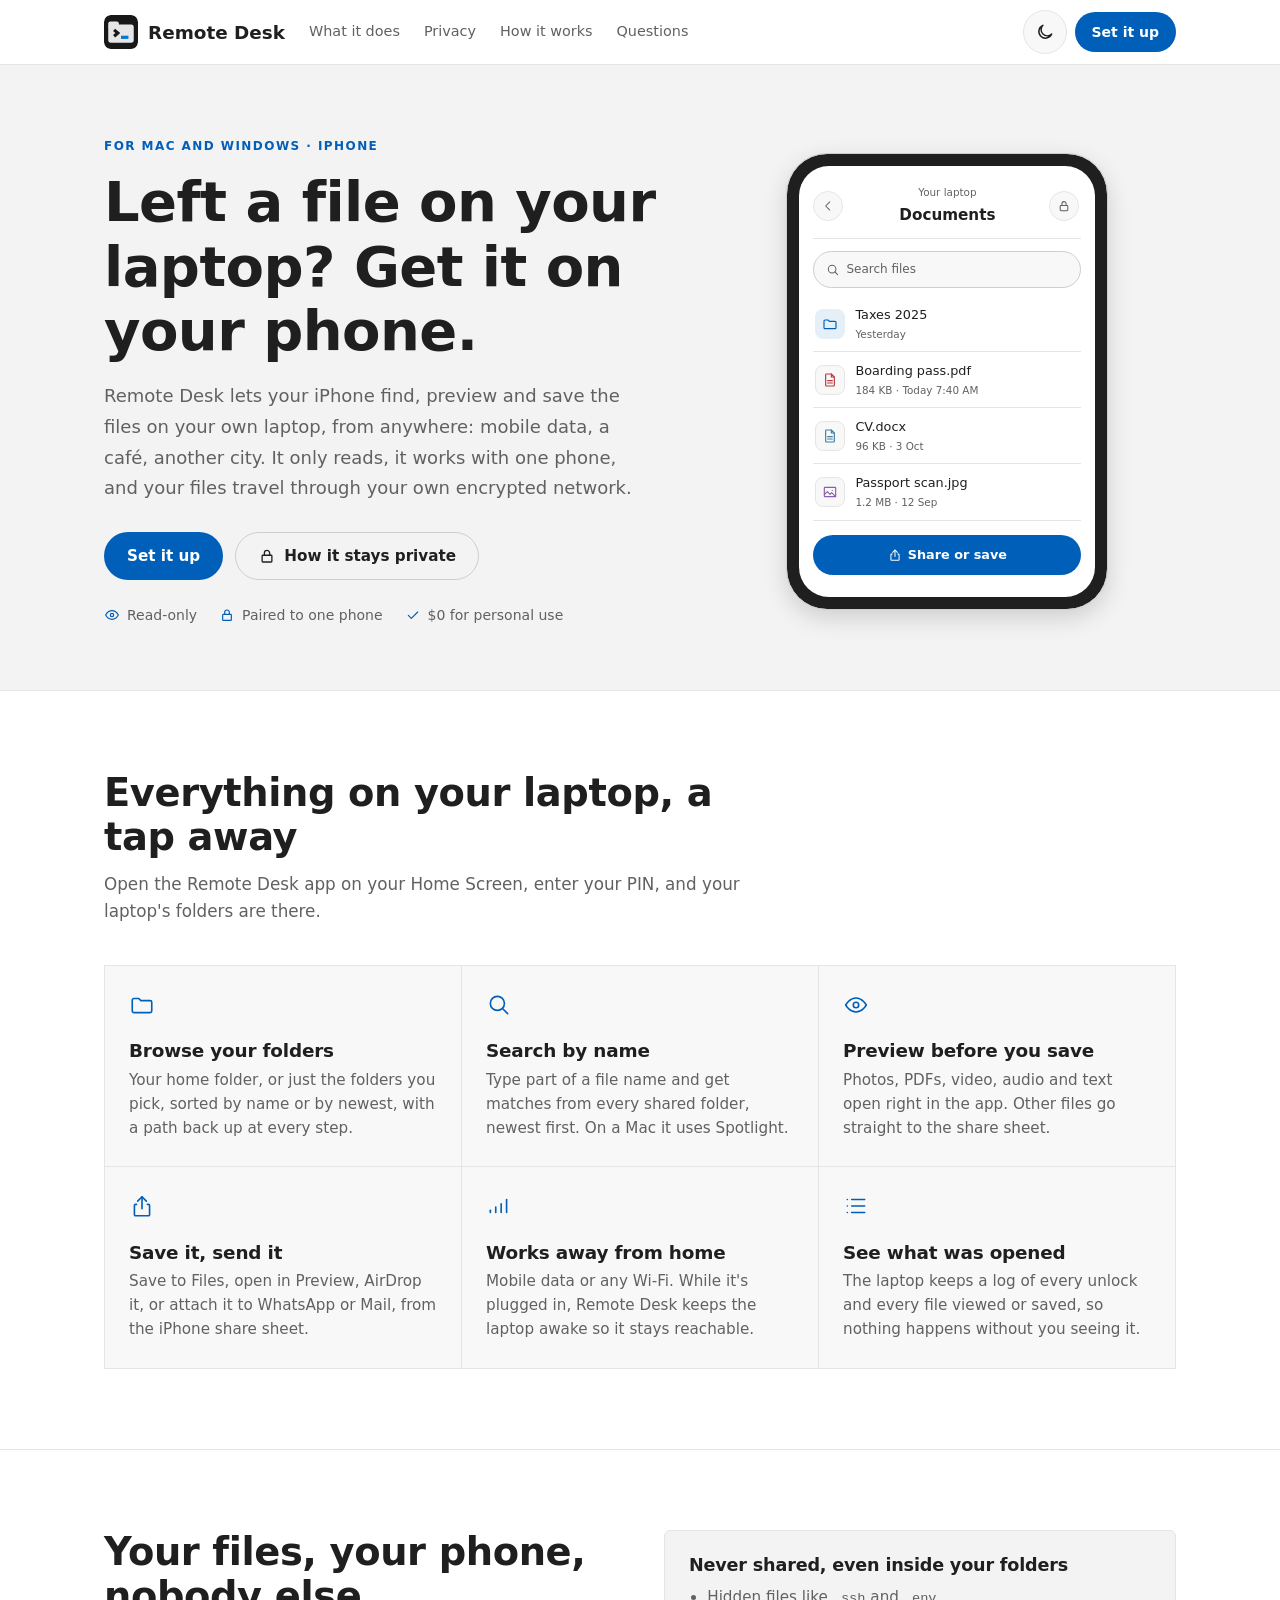
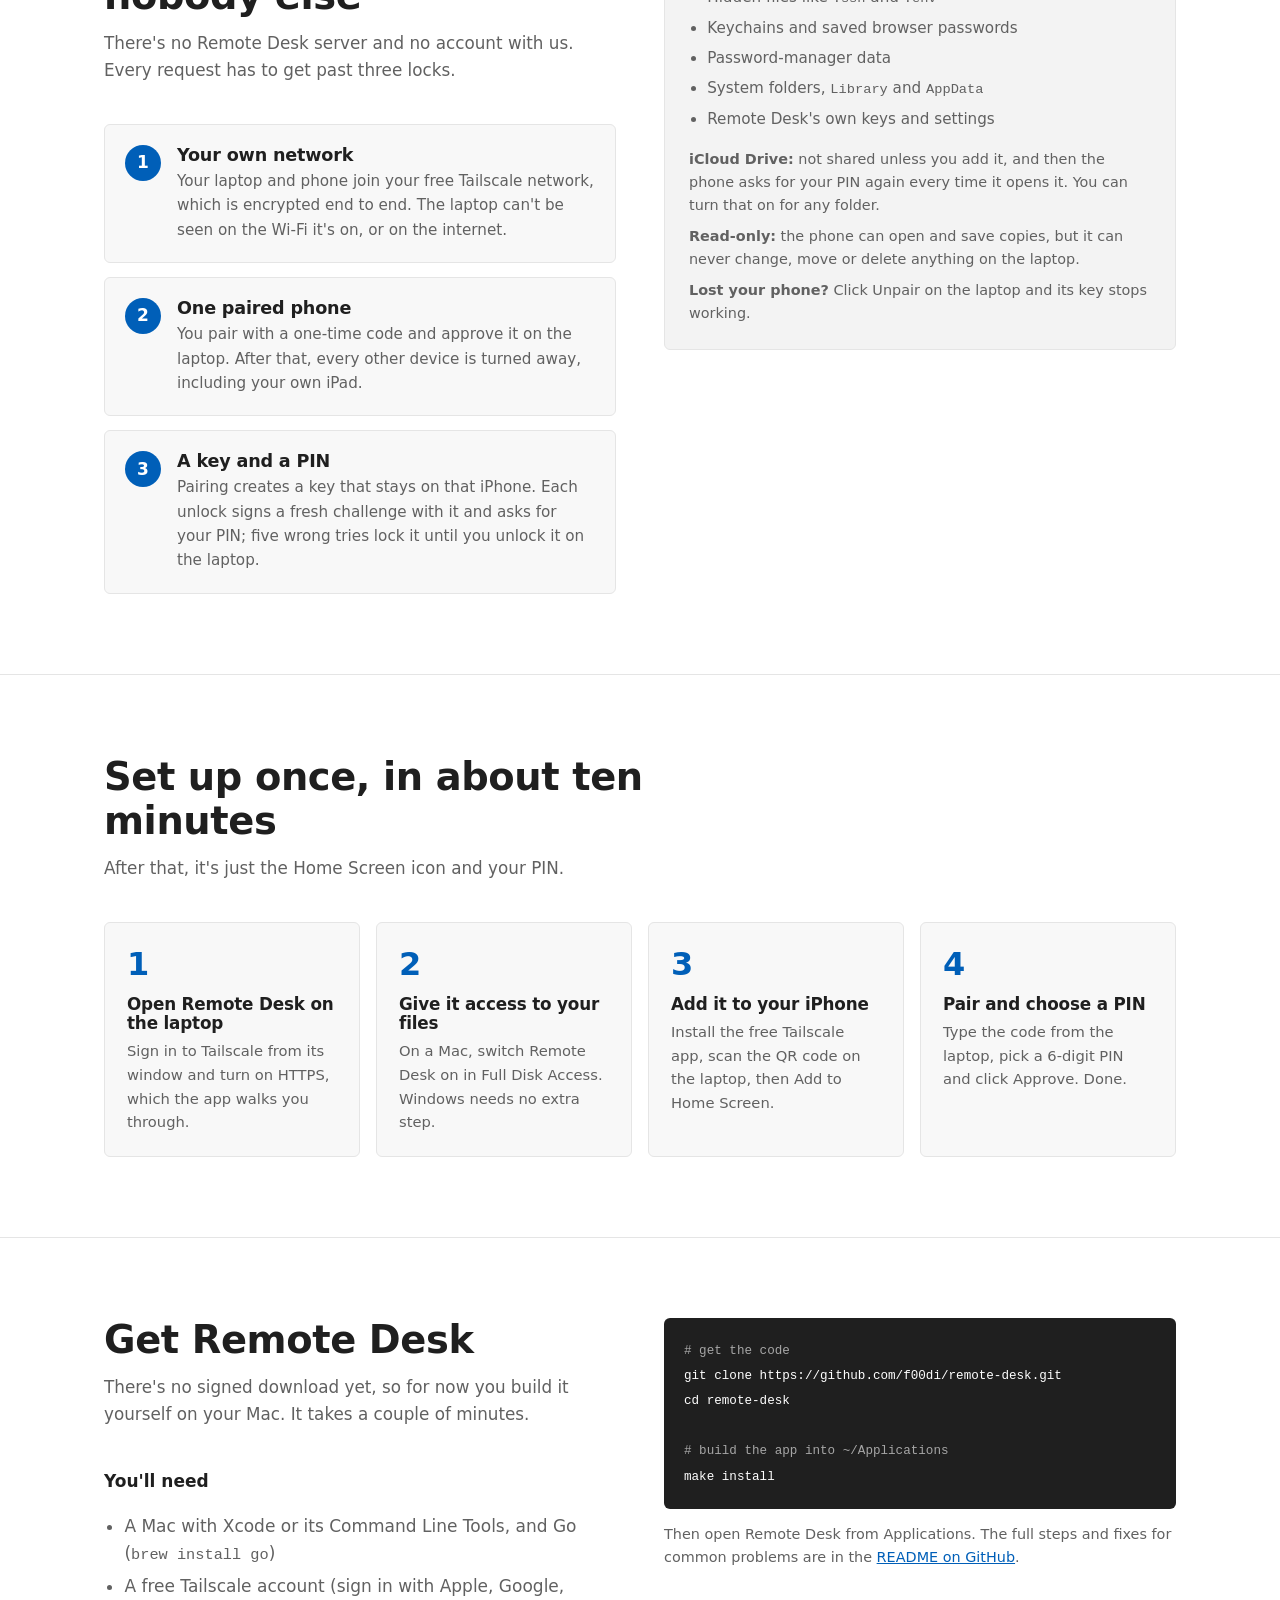
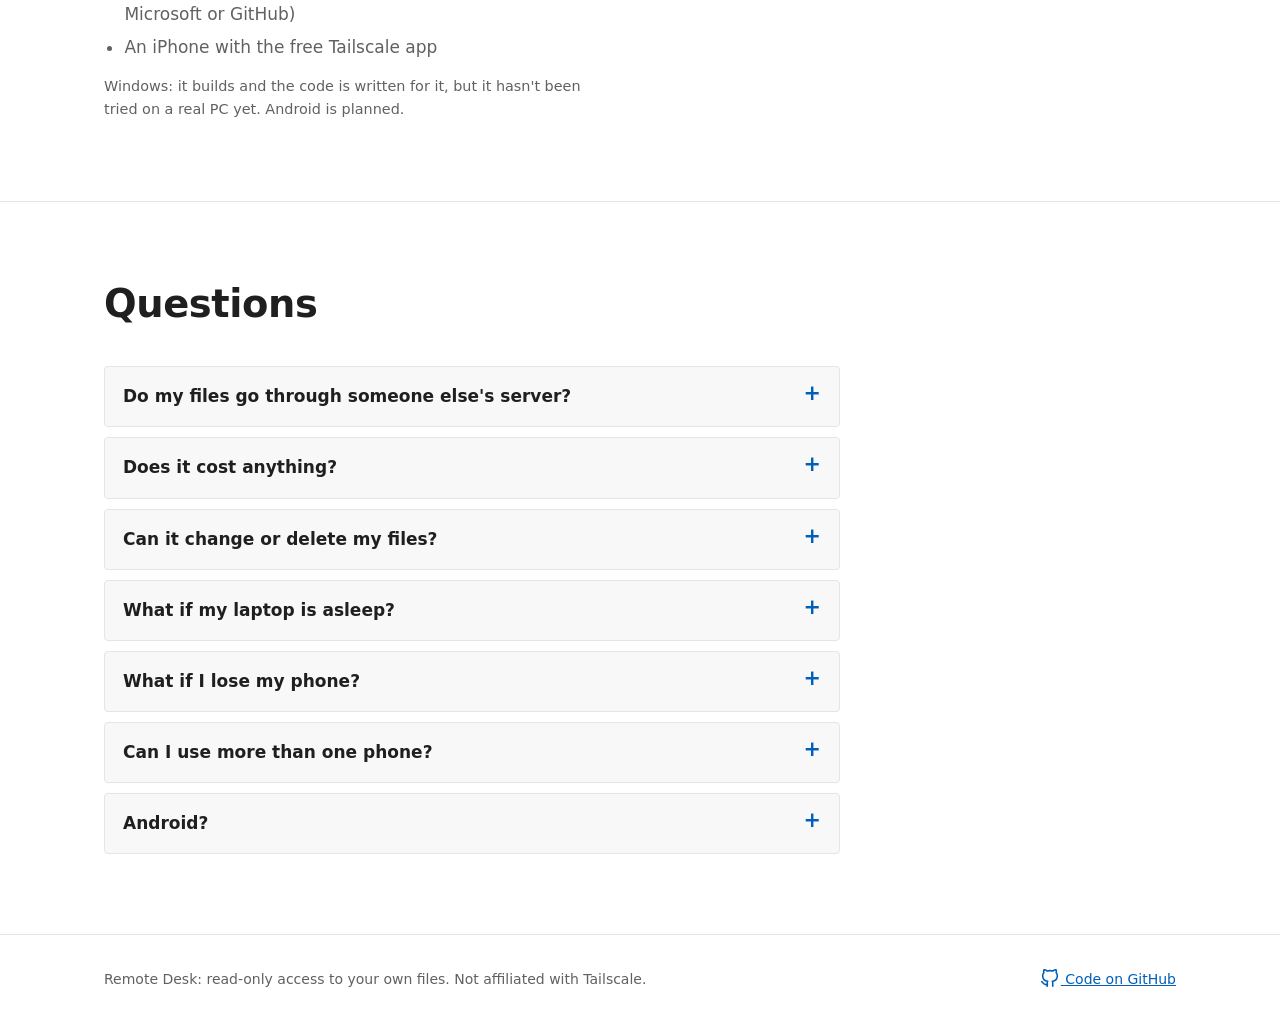
==== site/index.html @ bd554154 "Desktop app, redesign, iCloud PIN folders, Full Disk Access check and site (0.3.0) - Desktop window " ====
<!doctype html>
<html lang="en" dir="ltr">
<head>
  <meta charset="utf-8">
  <meta name="viewport" content="width=device-width, initial-scale=1, viewport-fit=cover">
  <title>Remote Desk: your laptop's files on your iPhone</title>
  <meta name="description" content="Forgot a file on your laptop? Remote Desk lets you find it and save it on your iPhone from anywhere: read-only, one phone, over your own Tailscale network. Free for personal use.">
  <!-- Unlisted for now (also robots.txt): no signed download yet. Remove both to list it. -->
  <meta name="robots" content="noindex, nofollow">
  <meta name="theme-color" content="#f8f8f8" media="(prefers-color-scheme: light)">
  <meta name="theme-color" content="#181818" media="(prefers-color-scheme: dark)">
  <link rel="icon" href="favicon.svg" type="image/svg+xml">
  <link rel="stylesheet" href="theme.css">
  <link rel="stylesheet" href="site.css">
  <!-- The remembered theme, before first paint. -->
  <script>
    (function () {
      try {
        var t = localStorage.getItem("remote-desk-site.theme");
        if (t === "light" || t === "dark") document.documentElement.dataset.theme = t;
      } catch (e) {}
    })();
  </script>
  <script src="site.js" defer></script>
</head>
<body>
  <svg width="0" height="0" style="position:absolute" aria-hidden="true">
    <symbol id="i-folder" viewBox="0 0 24 24"><path d="M3 7.5A1.5 1.5 0 0 1 4.5 6H9l2 2h8.5A1.5 1.5 0 0 1 21 9.5v8a1.5 1.5 0 0 1-1.5 1.5h-15A1.5 1.5 0 0 1 3 17.5z"/></symbol>
    <symbol id="i-file" viewBox="0 0 24 24"><path d="M6.5 3H14l4.5 4.5V20a1 1 0 0 1-1 1h-11a1 1 0 0 1-1-1V4a1 1 0 0 1 1-1z"/><path d="M14 3v4.5h4.5"/><path d="M8.5 13h7"/><path d="M8.5 16.5h7"/></symbol>
    <symbol id="i-image" viewBox="0 0 24 24"><path d="M4.5 5h15a1 1 0 0 1 1 1v12a1 1 0 0 1-1 1h-15a1 1 0 0 1-1-1V6a1 1 0 0 1 1-1z"/><path d="M3.5 16l4.5-4.5 4 4 2.5-2.5 6 6"/><path d="M15.5 9.5h.01"/></symbol>
    <symbol id="i-search" viewBox="0 0 24 24"><path d="M10.5 4a6.5 6.5 0 1 0 0 13 6.5 6.5 0 0 0 0-13z"/><path d="M20 20l-4.8-4.8"/></symbol>
    <symbol id="i-lock" viewBox="0 0 24 24"><path d="M6.5 11h11a1 1 0 0 1 1 1v7a1 1 0 0 1-1 1h-11a1 1 0 0 1-1-1v-7a1 1 0 0 1 1-1z"/><path d="M8.5 11V8a3.5 3.5 0 0 1 7 0v3"/></symbol>
    <symbol id="i-share" viewBox="0 0 24 24"><path d="M12 3.5v11"/><path d="M8 7.5l4-4 4 4"/><path d="M7 10.5H6a1 1 0 0 0-1 1V20a1 1 0 0 0 1 1h12a1 1 0 0 0 1-1v-8.5a1 1 0 0 0-1-1h-1"/></symbol>
    <symbol id="i-signal" viewBox="0 0 24 24"><path d="M4 18v-2"/><path d="M9 18v-5"/><path d="M14 18v-8"/><path d="M19 18V6"/></symbol>
    <symbol id="i-eye" viewBox="0 0 24 24"><path d="M2.5 12S6 5.5 12 5.5 21.5 12 21.5 12 18 18.5 12 18.5 2.5 12 2.5 12z"/><path d="M12 9.5a2.5 2.5 0 1 0 0 5 2.5 2.5 0 0 0 0-5z"/></symbol>
    <symbol id="i-list" viewBox="0 0 24 24"><path d="M8 6h12"/><path d="M8 12h12"/><path d="M8 18h12"/><path d="M4 6h.01"/><path d="M4 12h.01"/><path d="M4 18h.01"/></symbol>
    <symbol id="i-laptop" viewBox="0 0 24 24"><path d="M5.5 6h13a1 1 0 0 1 1 1v8h-15V7a1 1 0 0 1 1-1z"/><path d="M3 18h18"/></symbol>
    <symbol id="i-check" viewBox="0 0 24 24"><path d="M5 12.5l4.5 4.5L19 7.5"/></symbol>
    <symbol id="i-back" viewBox="0 0 24 24"><path d="M15 5l-7 7 7 7"/></symbol>
    <symbol id="i-sun" viewBox="0 0 24 24"><path d="M12 8a4 4 0 1 0 0 8 4 4 0 0 0 0-8z"/><path d="M12 2.5v2"/><path d="M12 19.5v2"/><path d="M4.6 4.6l1.4 1.4"/><path d="M18 18l1.4 1.4"/><path d="M2.5 12h2"/><path d="M19.5 12h2"/><path d="M4.6 19.4L6 18"/><path d="M18 6l1.4-1.4"/></symbol>
    <symbol id="i-moon" viewBox="0 0 24 24"><path d="M20 14.5A8 8 0 1 1 9.5 4a6.5 6.5 0 0 0 10.5 10.5z"/></symbol>
    <symbol id="i-github" viewBox="0 0 24 24"><path d="M9 19c-4.3 1.4-4.3-2.5-6-3m12 5v-3.5c0-1 .1-1.4-.5-2 2.8-.3 5.5-1.4 5.5-6a4.6 4.6 0 0 0-1.3-3.2 4.2 4.2 0 0 0-.1-3.2s-1.1-.3-3.5 1.3a12.3 12.3 0 0 0-6.2 0C6.5 2.8 5.4 3.1 5.4 3.1a4.2 4.2 0 0 0-.1 3.2A4.6 4.6 0 0 0 4 9.5c0 4.6 2.7 5.7 5.5 6-.6.6-.6 1.2-.5 2V21"/></symbol>
  </svg>

  <a class="skip" href="#main">Skip to content</a>

  <header class="site-header">
    <div class="shell">
      <a class="brand" href="#top" aria-label="Remote Desk home">
        <img class="brand-mark" src="favicon.svg" alt="" width="34" height="34">
        Remote Desk
      </a>
      <nav class="site-nav" aria-label="Sections">
        <a href="#features">What it does</a>
        <a href="#security">Privacy</a>
        <a href="#how">How it works</a>
        <a href="#faq">Questions</a>
      </nav>
      <div class="header-tools">
        <button class="icon-btn" type="button" id="theme-toggle" aria-label="Switch to dark theme">
          <svg class="icon theme-light-icon"><use href="#i-moon"/></svg>
          <svg class="icon theme-dark-icon"><use href="#i-sun"/></svg>
        </button>
        <a class="btn btn-primary btn-sm" href="#get">Set it up</a>
      </div>
    </div>
  </header>

  <main id="main">
    <section class="hero" id="top">
      <div class="shell">
        <div>
          <p class="eyebrow">For Mac and Windows · iPhone</p>
          <h1>Left a file on your laptop? Get it on your phone.</h1>
          <p class="lead">Remote Desk lets your iPhone find, preview and save the files on your own laptop, from anywhere: mobile data, a café, another city. It only reads, it works with one phone, and your files travel through your own encrypted network.</p>
          <div class="actions">
            <a class="btn btn-primary" href="#get">Set it up</a>
            <a class="btn btn-quiet" href="#security"><svg class="icon"><use href="#i-lock"/></svg>How it stays private</a>
          </div>
          <ul class="proof">
            <li><svg class="icon"><use href="#i-eye"/></svg>Read-only</li>
            <li><svg class="icon"><use href="#i-lock"/></svg>Paired to one phone</li>
            <li><svg class="icon"><use href="#i-check"/></svg>$0 for personal use</li>
          </ul>
        </div>

        <figure class="phone" aria-label="Remote Desk on an iPhone, showing the Documents folder">
          <div class="phone-screen" aria-hidden="true">
            <div class="phone-bar">
              <span class="phone-dot"><svg class="icon"><use href="#i-back"/></svg></span>
              <span><small>Your laptop</small><b>Documents</b></span>
              <span class="phone-dot"><svg class="icon"><use href="#i-lock"/></svg></span>
            </div>
            <div class="phone-search"><svg class="icon"><use href="#i-search"/></svg>Search files</div>
            <ul class="phone-list">
              <li><span class="kind kind-folder"><svg class="icon"><use href="#i-folder"/></svg></span><span><b>Taxes 2025</b><small>Yesterday</small></span></li>
              <li><span class="kind kind-pdf"><svg class="icon"><use href="#i-file"/></svg></span><span><b>Boarding pass.pdf</b><small>184 KB · Today 7:40 AM</small></span></li>
              <li><span class="kind kind-doc"><svg class="icon"><use href="#i-file"/></svg></span><span><b>CV.docx</b><small>96 KB · 3 Oct</small></span></li>
              <li><span class="kind kind-image"><svg class="icon"><use href="#i-image"/></svg></span><span><b>Passport scan.jpg</b><small>1.2 MB · 12 Sep</small></span></li>
            </ul>
            <div class="phone-share"><svg class="icon"><use href="#i-share"/></svg>Share or save</div>
          </div>
        </figure>
      </div>
    </section>

    <section class="section" id="features" aria-labelledby="features-title">
      <div class="shell">
        <div class="section-head">
          <h2 id="features-title">Everything on your laptop, a tap away</h2>
          <p>Open the Remote Desk app on your Home Screen, enter your PIN, and your laptop's folders are there.</p>
        </div>
        <ul class="features">
          <li><svg class="icon"><use href="#i-folder"/></svg><h3>Browse your folders</h3><p>Your home folder, or just the folders you pick, sorted by name or by newest, with a path back up at every step.</p></li>
          <li><svg class="icon"><use href="#i-search"/></svg><h3>Search by name</h3><p>Type part of a file name and get matches from every shared folder, newest first. On a Mac it uses Spotlight.</p></li>
          <li><svg class="icon"><use href="#i-eye"/></svg><h3>Preview before you save</h3><p>Photos, PDFs, video, audio and text open right in the app. Other files go straight to the share sheet.</p></li>
          <li><svg class="icon"><use href="#i-share"/></svg><h3>Save it, send it</h3><p>Save to Files, open in Preview, AirDrop it, or attach it to WhatsApp or Mail, from the iPhone share sheet.</p></li>
          <li><svg class="icon"><use href="#i-signal"/></svg><h3>Works away from home</h3><p>Mobile data or any Wi-Fi. While it's plugged in, Remote Desk keeps the laptop awake so it stays reachable.</p></li>
          <li><svg class="icon"><use href="#i-list"/></svg><h3>See what was opened</h3><p>The laptop keeps a log of every unlock and every file viewed or saved, so nothing happens without you seeing it.</p></li>
        </ul>
      </div>
    </section>

    <section class="section security" id="security" aria-labelledby="security-title">
      <div class="shell">
        <div>
          <div class="section-head">
            <h2 id="security-title">Your files, your phone, nobody else</h2>
            <p>There's no Remote Desk server and no account with us. Every request has to get past three locks.</p>
          </div>
          <ol class="locks">
            <li><h3>Your own network</h3><p>Your laptop and phone join your free Tailscale network, which is encrypted end to end. The laptop can't be seen on the Wi-Fi it's on, or on the internet.</p></li>
            <li><h3>One paired phone</h3><p>You pair with a one-time code and approve it on the laptop. After that, every other device is turned away, including your own iPad.</p></li>
            <li><h3>A key and a PIN</h3><p>Pairing creates a key that stays on that iPhone. Each unlock signs a fresh challenge with it and asks for your PIN; five wrong tries lock it until you unlock it on the laptop.</p></li>
          </ol>
        </div>
        <aside class="never" aria-labelledby="never-title">
          <h3 id="never-title">Never shared, even inside your folders</h3>
          <ul>
            <li>Hidden files like <code>.ssh</code> and <code>.env</code></li>
            <li>Keychains and saved browser passwords</li>
            <li>Password-manager data</li>
            <li>System folders, <code>Library</code> and <code>AppData</code></li>
            <li>Remote Desk's own keys and settings</li>
          </ul>
          <p><strong>iCloud Drive:</strong> not shared unless you add it, and then the phone asks for your PIN again every time it opens it. You can turn that on for any folder.</p>
          <p><strong>Read-only:</strong> the phone can open and save copies, but it can never change, move or delete anything on the laptop.</p>
          <p><strong>Lost your phone?</strong> Click Unpair on the laptop and its key stops working.</p>
        </aside>
      </div>
    </section>

    <section class="section" id="how" aria-labelledby="how-title">
      <div class="shell">
        <div class="section-head">
          <h2 id="how-title">Set up once, in about ten minutes</h2>
          <p>After that, it's just the Home Screen icon and your PIN.</p>
        </div>
        <ol class="steps">
          <li><h3>Open Remote Desk on the laptop</h3><p>Sign in to Tailscale from its window and turn on HTTPS, which the app walks you through.</p></li>
          <li><h3>Give it access to your files</h3><p>On a Mac, switch Remote Desk on in Full Disk Access. Windows needs no extra step.</p></li>
          <li><h3>Add it to your iPhone</h3><p>Install the free Tailscale app, scan the QR code on the laptop, then Add to Home Screen.</p></li>
          <li><h3>Pair and choose a PIN</h3><p>Type the code from the laptop, pick a 6-digit PIN and click Approve. Done.</p></li>
        </ol>
      </div>
    </section>

    <section class="section get" id="get" aria-labelledby="get-title">
      <div class="shell">
        <div>
          <div class="section-head">
            <h2 id="get-title">Get Remote Desk</h2>
            <p>There's no signed download yet, so for now you build it yourself on your Mac. It takes a couple of minutes.</p>
          </div>
          <p><strong>You'll need</strong></p>
          <ul class="needs">
            <li>A Mac with Xcode or its Command Line Tools, and Go (<code>brew install go</code>)</li>
            <li>A free Tailscale account (sign in with Apple, Google, Microsoft or GitHub)</li>
            <li>An iPhone with the free Tailscale app</li>
          </ul>
          <p class="note">Windows: it builds and the code is written for it, but it hasn't been tried on a real PC yet. Android is planned.</p>
        </div>
        <div>
          <pre class="code" aria-label="Commands to build and install Remote Desk"><code><span class="c"># get the code</span>
git clone https://github.com/f00di/remote-desk.git
cd remote-desk

<span class="c"># build the app into ~/Applications</span>
make install</code></pre>
          <p class="note">Then open Remote Desk from Applications. The full steps and fixes for common problems are in the <a href="https://github.com/f00di/remote-desk#readme">README on GitHub</a>.</p>
        </div>
      </div>
    </section>

    <section class="section" id="faq" aria-labelledby="faq-title">
      <div class="shell">
        <div class="section-head"><h2 id="faq-title">Questions</h2></div>
        <div class="faq">
          <details><summary>Do my files go through someone else's server?</summary><p>No. They go from your laptop to your phone over your Tailscale network, encrypted end to end. If a direct connection isn't possible, Tailscale relays the encrypted traffic, but it can't read it. There's no Remote Desk server at all.</p></details>
          <details><summary>Does it cost anything?</summary><p>No, for personal use. Remote Desk is free, Tailscale's personal plan is free, and the phone side is a Home Screen web app, so there's no App Store fee.</p></details>
          <details><summary>Can it change or delete my files?</summary><p>No. The phone can only list, preview and save copies. Nothing on the laptop can be changed, moved or deleted from the phone.</p></details>
          <details><summary>What if my laptop is asleep?</summary><p>Then your phone can't reach it. Remote Desk keeps the laptop awake while it's plugged in, but a MacBook still sleeps when you close the lid. On Windows you can set closing the lid to do nothing when it's plugged in.</p></details>
          <details><summary>What if I lose my phone?</summary><p>Click Unpair on the laptop, and remove the phone from your Tailscale account. Someone holding the phone would also need your PIN, and five wrong tries lock it.</p></details>
          <details><summary>Can I use more than one phone?</summary><p>Not at the same time. That's on purpose: one laptop works with exactly one phone. To switch, unpair the old one on the laptop and pair the new one.</p></details>
          <details><summary>Android?</summary><p>Not yet. The phone side is a web app, so Android should mostly work already, but it hasn't been tested.</p></details>
        </div>
      </div>
    </section>
  </main>

  <footer class="site-footer">
    <div class="shell">
      <p>Remote Desk: read-only access to your own files. Not affiliated with Tailscale.</p>
      <a href="https://github.com/f00di/remote-desk"><svg class="icon" style="vertical-align:-5px"><use href="#i-github"/></svg> Code on GitHub</a>
    </div>
  </footer>
</body>
</html>
---- site/theme.css ----
/* Remote Desk site theme. Every colour, font, radius and shadow the site uses
   is defined here and nowhere else, so a new theme replaces only this file.
   Colours follow the app's design (Claude Design handoff, web/shared/tokens.css):
   Light Modern by default, Dark Modern when the system is dark, unless the
   visitor picks one (html[data-theme]). */
:root {
  --bg: #ffffff;
  --surface: #f8f8f8;
  --surface-2: #f3f3f3;
  --ink: #1f1f1f;
  --muted: #616161;
  --line: #e5e5e5;
  --line-strong: #cecece;
  --accent: #005fb8;
  --accent-ink: #ffffff;
  --accent-soft: rgba(0, 95, 184, 0.1);
  --warn: #bf8803;
  --k-image: #8a5eb0;
  --k-pdf: #b8383d;
  --k-doc: #3f7fa0;
  --k-folder: #b08429;
  --k-video: #d23a6e;
  --ok: #2ea043;
  --chrome: #f8f8f8; /* the app's top bar and status bar, in the hero phone */
  --device: #1f1f1f; /* the phone frame in the hero */

  --font-sans: -apple-system, BlinkMacSystemFont, "SF Pro Text", "Segoe UI Variable Text", "Segoe UI", system-ui, sans-serif;
  --font-display: -apple-system, BlinkMacSystemFont, "SF Pro Display", "Segoe UI Variable Display", "Segoe UI", system-ui, sans-serif;
  --font-mono: ui-monospace, "SF Mono", SFMono-Regular, Menlo, Consolas, "Cascadia Mono", monospace;

  --radius: 6px;
  --radius-sm: 4px;
  --shadow: 0 8px 24px rgba(0, 0, 0, 0.16);
  color-scheme: light;
}

:root[data-theme="dark"] {
  --bg: #1f1f1f;
  --surface: #222222;
  --surface-2: #181818;
  --ink: #cccccc;
  --muted: #9d9d9d;
  --line: #2b2b2b;
  --line-strong: #3c3c3c;
  --accent: #0078d4;
  --accent-ink: #ffffff;
  --accent-soft: rgba(0, 120, 212, 0.16);
  --warn: #cca700;
  --k-image: #a074c4;
  --k-pdf: #e05a5f;
  --k-doc: #519aba;
  --k-folder: #dcb67a;
  --k-video: #f55385;
  --ok: #2ea043;
  --chrome: #181818;
  --device: #111111;
  --shadow: 0 8px 24px rgba(0, 0, 0, 0.5);
  color-scheme: dark;
}

@media (prefers-color-scheme: dark) {
  :root:not([data-theme="light"]) {
    --bg: #1f1f1f;
    --surface: #222222;
    --surface-2: #181818;
    --ink: #cccccc;
    --muted: #9d9d9d;
    --line: #2b2b2b;
    --line-strong: #3c3c3c;
    --accent: #0078d4;
    --accent-ink: #ffffff;
    --accent-soft: rgba(0, 120, 212, 0.16);
    --warn: #cca700;
    --k-image: #a074c4;
    --k-pdf: #e05a5f;
    --k-doc: #519aba;
    --k-folder: #dcb67a;
    --k-video: #f55385;
    --ok: #2ea043;
    --chrome: #181818;
    --device: #111111;
    --shadow: 0 8px 24px rgba(0, 0, 0, 0.5);
    color-scheme: dark;
  }
}
---- site/site.css ----
/* Remote Desk site layout. Uses only the tokens in theme.css. Logical
   properties throughout, so a right-to-left language can be added later. */
*, *::before, *::after { box-sizing: border-box; }
html { -webkit-text-size-adjust: 100%; scroll-behavior: smooth; scroll-padding-top: 80px; }
body { margin: 0; background: var(--bg); color: var(--ink); font: 17px/1.6 var(--font-sans); -webkit-font-smoothing: antialiased; }
h1, h2, h3 { font-family: var(--font-display); font-weight: 600; letter-spacing: -0.01em; line-height: 1.15; margin: 0; }
p { margin: 0; }
a { color: var(--accent); }
code, pre { font-family: var(--font-mono); font-size: 0.9em; }
:focus-visible { outline: 3px solid var(--accent); outline-offset: 3px; border-radius: 6px; }
.icon { width: 22px; height: 22px; fill: none; stroke: currentColor; stroke-width: 1.75; stroke-linecap: round; stroke-linejoin: round; flex: none; }
.muted { color: var(--muted); }

.skip { position: absolute; inset-inline-start: -999px; top: 8px; z-index: 50; padding: 10px 14px; border-radius: var(--radius-sm); background: var(--surface); }
.skip:focus { inset-inline-start: 8px; }

.shell { max-width: 1120px; margin-inline: auto; padding-inline: 24px; }

/* Header */
.site-header { position: sticky; top: 0; z-index: 20; background: var(--bg); border-bottom: 1px solid var(--line); }
.site-header .shell { display: flex; align-items: center; gap: 24px; height: 64px; }
.brand { display: inline-flex; align-items: center; gap: 10px; color: var(--ink); text-decoration: none; font: 600 1.15rem var(--font-display); }
.brand-mark { display: block; width: 34px; height: 34px; border-radius: 7px; }
.site-nav { display: flex; gap: 24px; font-size: 0.9rem; font-weight: 500; }
.site-nav a { color: var(--muted); text-decoration: none; }
.site-nav a:hover { color: var(--accent); }
.header-tools { display: flex; align-items: center; gap: 8px; margin-inline-start: auto; }
.icon-btn { display: grid; place-items: center; width: 44px; height: 44px; border-radius: 50%; border: 1px solid var(--line); background: var(--surface); color: var(--ink); cursor: pointer; }
.icon-btn .icon { width: 20px; height: 20px; }
.theme-dark-icon { display: none; }
:root[data-theme="dark"] .theme-dark-icon { display: block; }
:root[data-theme="dark"] .theme-light-icon { display: none; }

/* Buttons */
.btn { display: inline-flex; align-items: center; justify-content: center; gap: 8px; min-height: 48px; padding: 0 22px; border-radius: 999px; font: 600 0.95rem var(--font-sans); text-decoration: none; border: 1px solid transparent; cursor: pointer; transition: transform 0.15s ease, opacity 0.15s ease; }
.btn:active { transform: scale(0.98); }
.btn-primary { background: var(--accent); color: var(--accent-ink); }
.btn-quiet { background: transparent; color: var(--ink); border-color: var(--line-strong); }
.btn-sm { min-height: 40px; padding: 0 16px; font-size: 0.875rem; }
.btn .icon { width: 18px; height: 18px; }

/* Hero */
.hero { border-bottom: 1px solid var(--line); background: var(--surface-2); }
.hero .shell { display: grid; grid-template-columns: minmax(0, 1.1fr) minmax(0, 0.9fr); gap: 56px; align-items: center; padding-block: 72px 64px; }
.eyebrow { margin: 0 0 14px; font-size: 0.75rem; font-weight: 700; letter-spacing: 0.12em; text-transform: uppercase; color: var(--accent); }
.hero h1 { font-size: clamp(2.2rem, 5vw, 3.5rem); max-width: 16ch; margin-bottom: 18px; }
.lead { max-width: 34rem; font-size: 1.125rem; line-height: 1.7; color: var(--muted); }
.actions { display: flex; flex-wrap: wrap; gap: 12px; margin: 28px 0 24px; }
.proof { display: flex; flex-wrap: wrap; gap: 10px 22px; margin: 0; padding: 0; list-style: none; font-size: 0.875rem; color: var(--muted); }
.proof li { display: inline-flex; align-items: center; gap: 7px; }
.proof .icon { width: 16px; height: 16px; color: var(--accent); }

/* Phone mockup: the real app's layout, drawn in HTML. */
.phone { justify-self: center; width: min(100%, 320px); margin: 0; padding: 12px; border-radius: 40px; background: var(--device); box-shadow: var(--shadow); outline: 1px solid var(--line-strong); }
.phone-screen { border-radius: 30px; overflow: hidden; background: var(--bg); padding: 18px 14px 22px; }
.phone-bar { display: grid; grid-template-columns: 32px 1fr 32px; align-items: center; gap: 6px; padding-bottom: 10px; border-bottom: 1px solid var(--line); text-align: center; }
.phone-bar small { display: block; font-size: 0.65rem; color: var(--muted); }
.phone-bar b { font: 600 0.95rem var(--font-display); }
.phone-dot { width: 30px; height: 30px; border-radius: 50%; border: 1px solid var(--line); background: var(--surface); display: grid; place-items: center; color: var(--muted); }
.phone-dot .icon { width: 14px; height: 14px; }
.phone-search { display: flex; align-items: center; gap: 6px; margin: 12px 0 8px; padding: 8px 12px; border-radius: 999px; border: 1px solid var(--line-strong); background: var(--surface); font-size: 0.75rem; color: var(--muted); }
.phone-search .icon { width: 14px; height: 14px; }
.phone-list { list-style: none; margin: 0; padding: 0; }
.phone-list li { display: flex; align-items: center; gap: 10px; padding: 9px 2px; border-bottom: 1px solid var(--line); font-size: 0.8rem; }
.phone-list b { display: block; font-weight: 500; }
.phone-list small { display: block; font-size: 0.65rem; color: var(--muted); }
.kind { display: grid; place-items: center; width: 30px; height: 30px; border-radius: 8px; border: 1px solid var(--line); background: var(--surface); color: var(--muted); flex: none; }
.kind .icon { width: 16px; height: 16px; }
.kind-folder { background: var(--accent-soft); border-color: transparent; color: var(--accent); }
.kind-pdf { color: var(--k-pdf); }
.kind-image { color: var(--k-image); }
.kind-doc { color: var(--k-doc); }
.phone-share { display: flex; align-items: center; justify-content: center; gap: 6px; margin-top: 14px; padding: 10px; border-radius: 999px; background: var(--accent); color: var(--accent-ink); font-size: 0.8rem; font-weight: 600; }
.phone-share .icon { width: 14px; height: 14px; }

/* Sections */
.section { padding-block: 80px; border-bottom: 1px solid var(--line); }
.section-head { max-width: 40rem; margin-bottom: 40px; }
.section-head h2 { font-size: clamp(1.75rem, 3.5vw, 2.4rem); margin-bottom: 12px; }
.section-head p { color: var(--muted); font-size: 1.05rem; }

.features { display: grid; grid-template-columns: repeat(3, minmax(0, 1fr)); gap: 0; margin: 0; padding: 0; list-style: none; border-top: 1px solid var(--line); border-inline-start: 1px solid var(--line); }
.features li { padding: 26px 24px; border-bottom: 1px solid var(--line); border-inline-end: 1px solid var(--line); background: var(--surface); }
.features .icon { width: 26px; height: 26px; color: var(--accent); margin-bottom: 14px; stroke-width: 1.5; }
.features h3 { font-size: 1.15rem; margin-bottom: 6px; }
.features p { color: var(--muted); font-size: 0.95rem; }

.security .shell { display: grid; grid-template-columns: minmax(0, 1fr) minmax(0, 1fr); gap: 48px; align-items: start; }
.locks { counter-reset: lock; display: grid; gap: 14px; margin: 0; padding: 0; list-style: none; }
.locks li { counter-increment: lock; position: relative; padding: 20px 20px 20px 72px; border: 1px solid var(--line); border-radius: var(--radius); background: var(--surface); }
.locks li::before { content: counter(lock); position: absolute; inset-inline-start: 20px; top: 20px; width: 36px; height: 36px; border-radius: 50%; display: grid; place-items: center; background: var(--accent); color: var(--accent-ink); font-weight: 700; }
.locks h3 { font-size: 1.1rem; margin-bottom: 4px; }
.locks p { color: var(--muted); font-size: 0.95rem; }
.never { padding: 24px; border: 1px solid var(--line); border-radius: var(--radius); background: var(--surface-2); }
.never h3 { font-size: 1.1rem; margin-bottom: 10px; }
.never ul { margin: 0 0 16px; padding-inline-start: 1.2em; color: var(--muted); display: grid; gap: 6px; font-size: 0.95rem; }
.never p { font-size: 0.9rem; color: var(--muted); }
.never p + p { margin-top: 8px; }

.steps { counter-reset: step; display: grid; grid-template-columns: repeat(4, minmax(0, 1fr)); gap: 16px; margin: 0; padding: 0; list-style: none; }
.steps li { counter-increment: step; padding: 22px; border: 1px solid var(--line); border-radius: var(--radius); background: var(--surface); }
.steps li::before { content: counter(step); display: block; margin-bottom: 12px; font: 600 2rem var(--font-display); color: var(--accent); }
.steps h3 { font-size: 1.05rem; margin-bottom: 6px; }
.steps p { color: var(--muted); font-size: 0.92rem; }

.get .shell { display: grid; grid-template-columns: minmax(0, 1fr) minmax(0, 1fr); gap: 48px; align-items: start; }
.needs { margin: 18px 0 0; padding-inline-start: 1.2em; display: grid; gap: 6px; color: var(--muted); }
.code { margin: 0; padding: 20px; border-radius: var(--radius); background: var(--ink); color: var(--bg); overflow-x: auto; font-size: 0.875rem; line-height: 1.8; }
.code .c { opacity: 0.6; }
.note { margin-top: 14px; font-size: 0.9rem; color: var(--muted); }

.faq { display: grid; gap: 10px; max-width: 46rem; }
.faq details { border: 1px solid var(--line); border-radius: var(--radius-sm); background: var(--surface); }
.faq summary { cursor: pointer; padding: 16px 18px; font-weight: 600; list-style: none; display: flex; justify-content: space-between; gap: 12px; }
.faq summary::-webkit-details-marker { display: none; }
.faq summary::after { content: "+"; color: var(--accent); font-size: 1.3rem; line-height: 1; }
.faq details[open] summary::after { content: "–"; }
.faq details p { padding: 0 18px 16px; color: var(--muted); }

.site-footer { padding-block: 32px; font-size: 0.875rem; color: var(--muted); }
.site-footer .shell { display: flex; flex-wrap: wrap; gap: 8px 24px; justify-content: space-between; align-items: center; }

@media (max-width: 960px) {
  .hero .shell, .security .shell, .get .shell { grid-template-columns: minmax(0, 1fr); gap: 40px; }
  .features { grid-template-columns: repeat(2, minmax(0, 1fr)); }
  .steps { grid-template-columns: repeat(2, minmax(0, 1fr)); }
}
@media (max-width: 720px) {
  .site-nav { display: none; }
  .shell { padding-inline: 16px; }
  .hero .shell { padding-block: 48px; }
  .section { padding-block: 56px; }
  .features, .steps { grid-template-columns: 1fr; }
  .locks li { padding-inline-start: 68px; }
}
@media (prefers-reduced-motion: reduce) {
  html { scroll-behavior: auto; }
  *, *::before, *::after { transition: none !important; animation: none !important; }
}
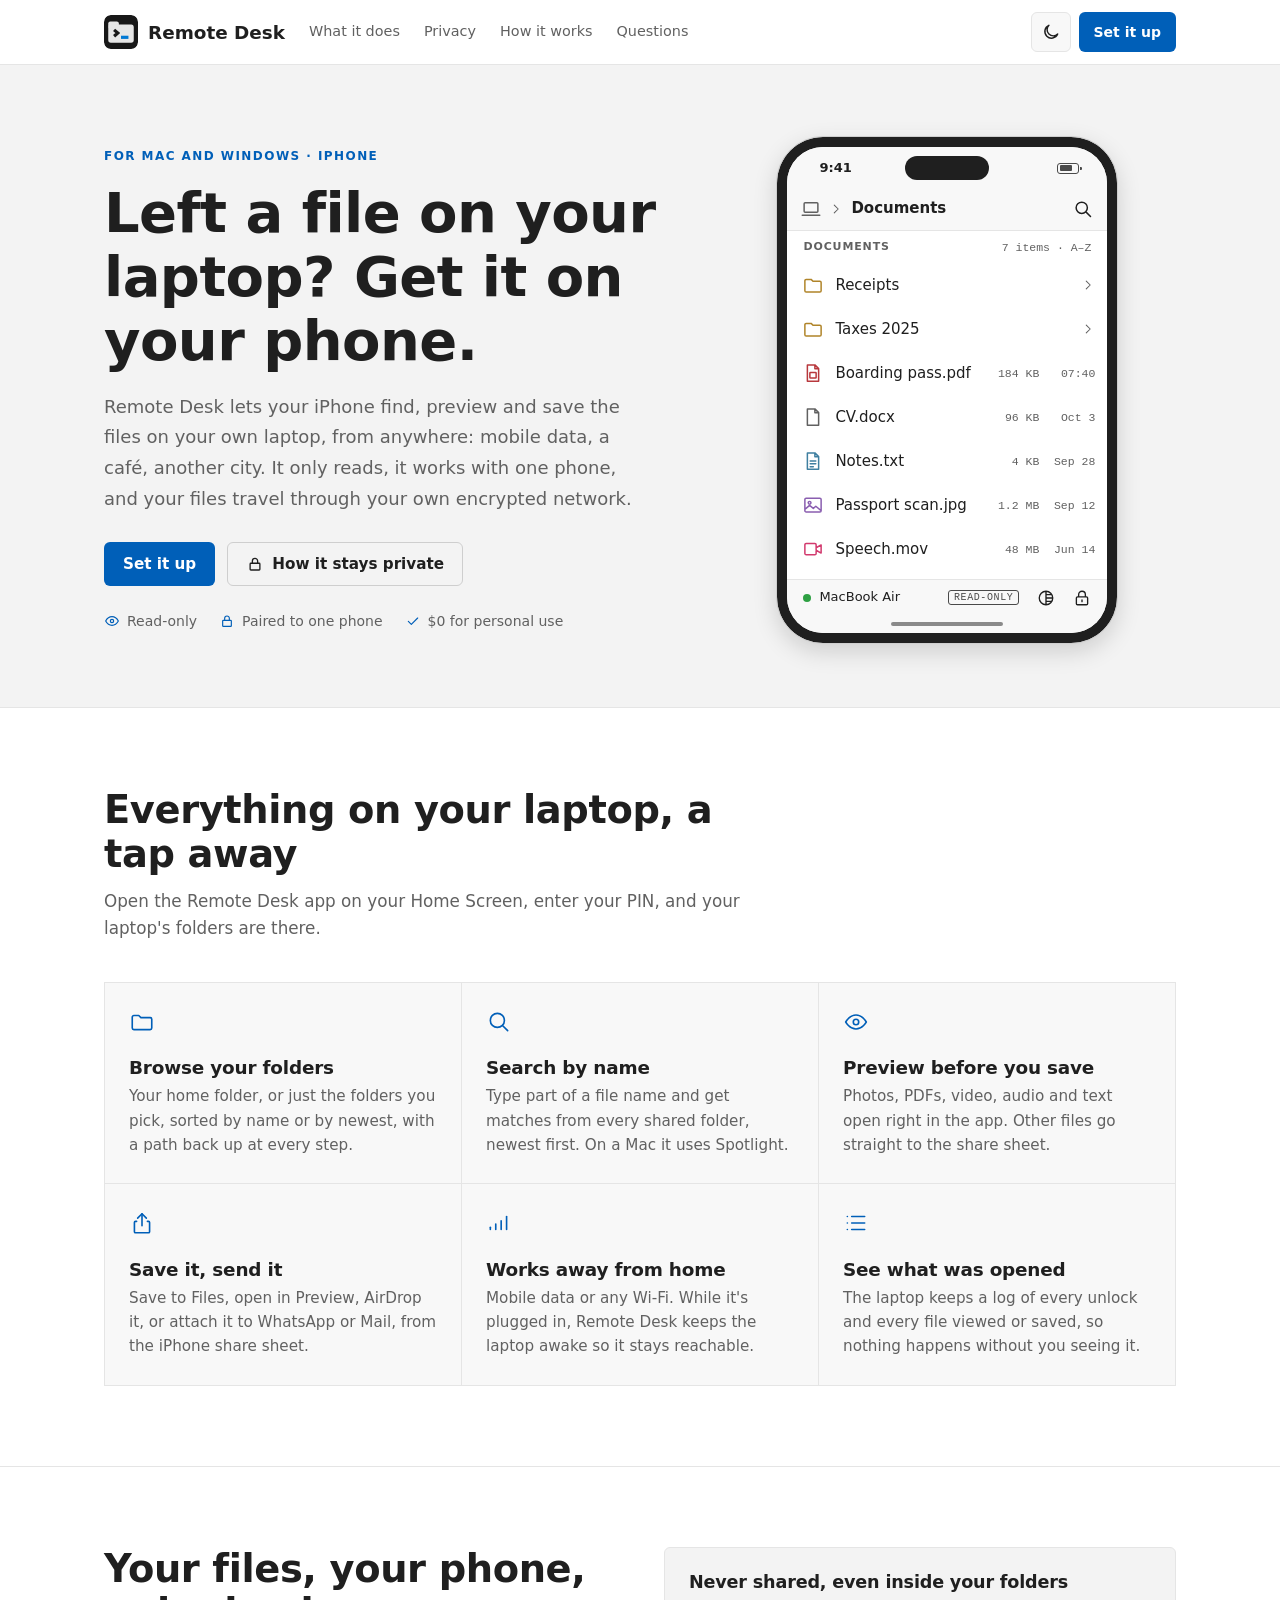
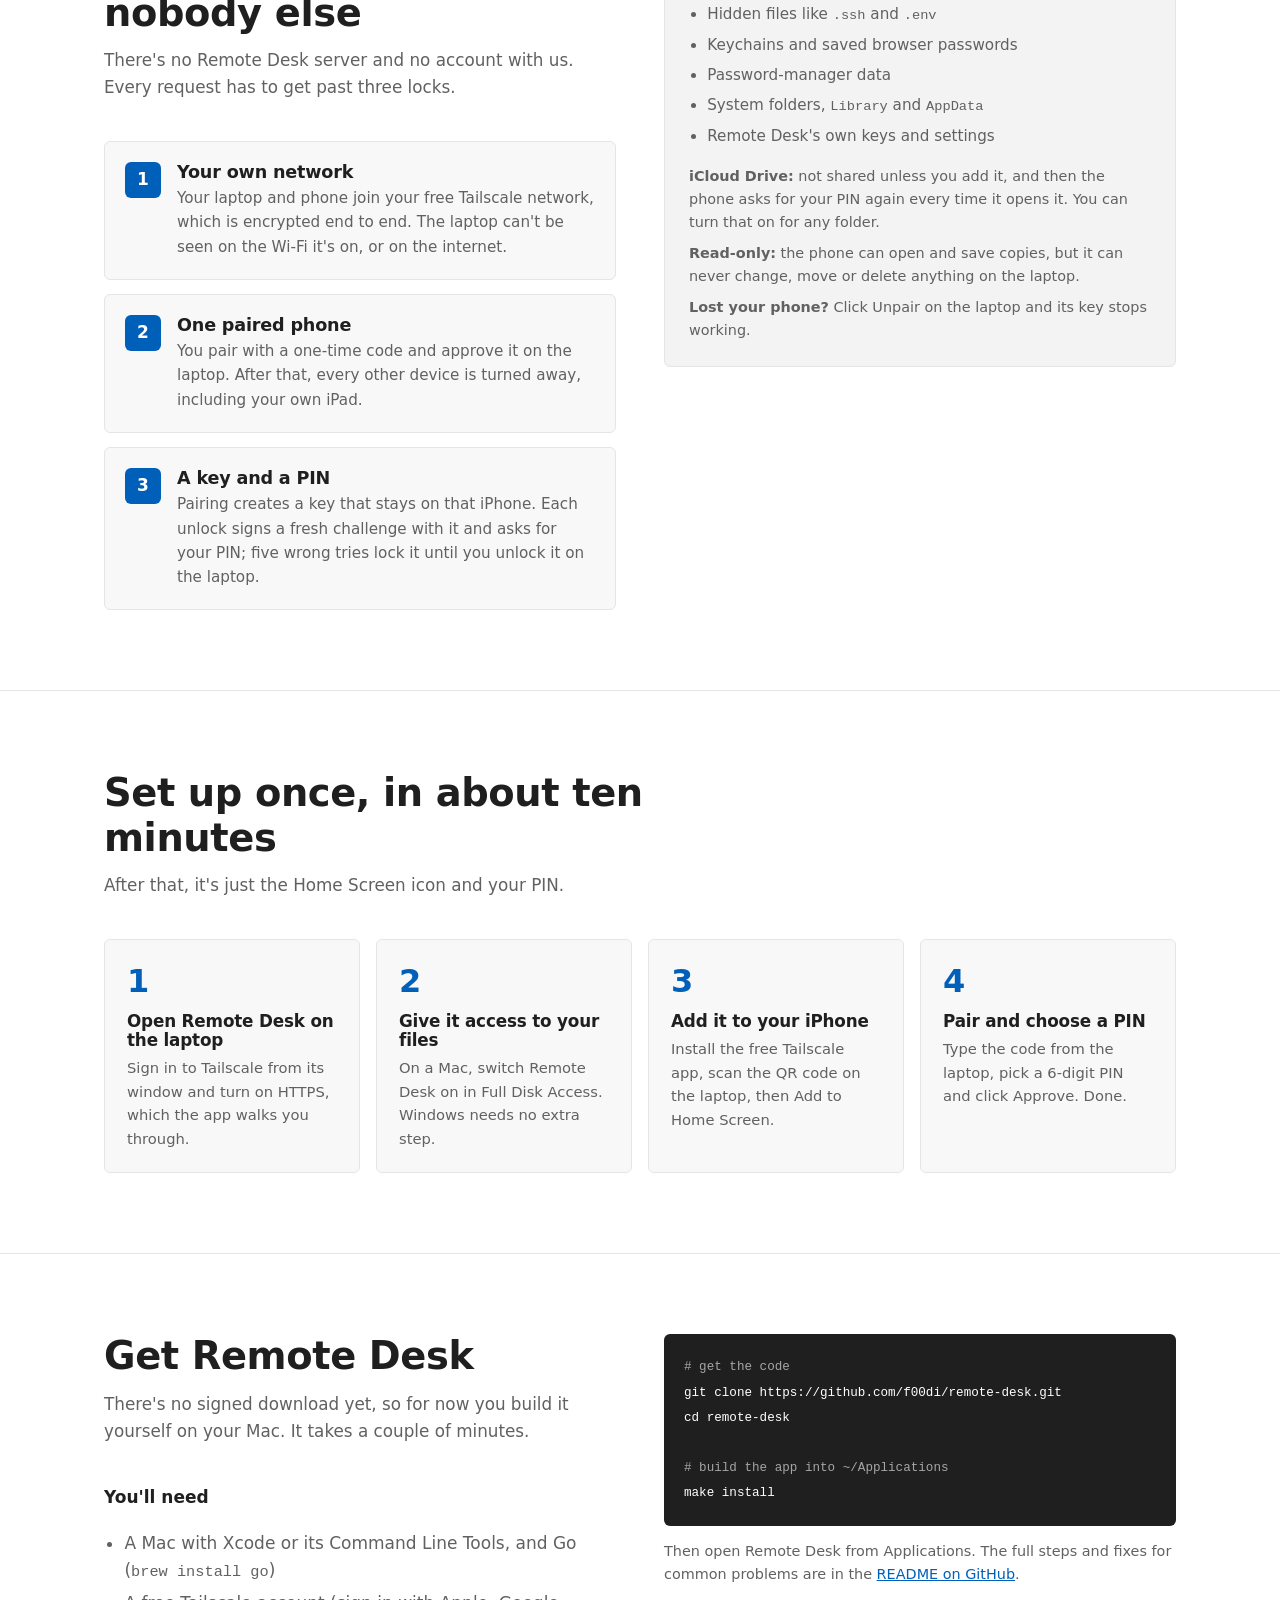
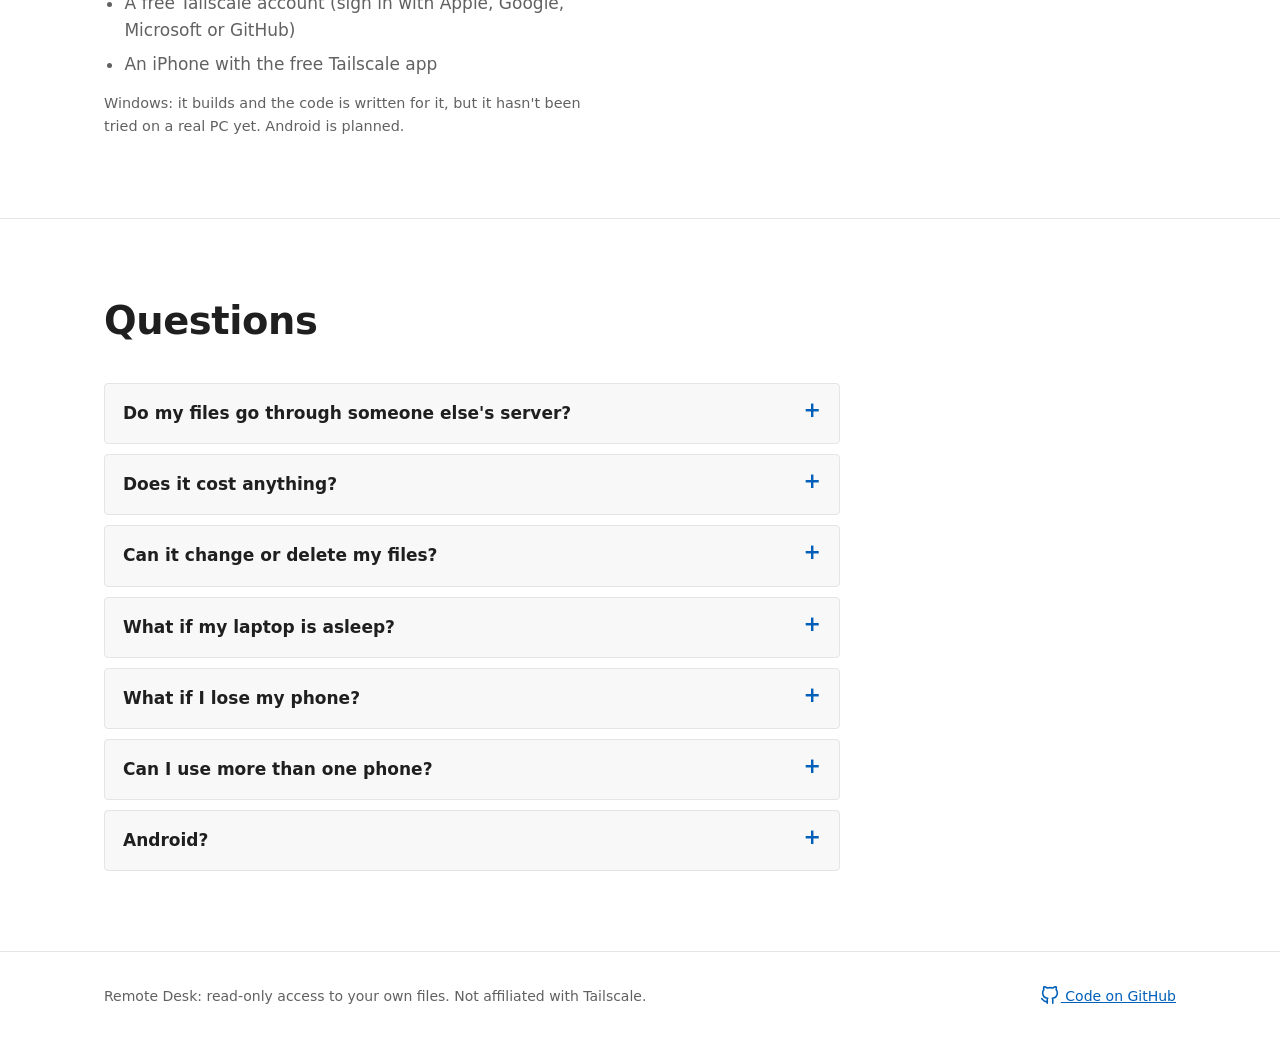
==== commit e1d2a3b4: "Site: redraw the hero phone in the new design The mock-up now uses the phone app's own layout and 16" ====
--- a/site/index.html
+++ b/site/index.html
@@ -26,8 +26,6 @@
 <body>
   <svg width="0" height="0" style="position:absolute" aria-hidden="true">
     <symbol id="i-folder" viewBox="0 0 24 24"><path d="M3 7.5A1.5 1.5 0 0 1 4.5 6H9l2 2h8.5A1.5 1.5 0 0 1 21 9.5v8a1.5 1.5 0 0 1-1.5 1.5h-15A1.5 1.5 0 0 1 3 17.5z"/></symbol>
-    <symbol id="i-file" viewBox="0 0 24 24"><path d="M6.5 3H14l4.5 4.5V20a1 1 0 0 1-1 1h-11a1 1 0 0 1-1-1V4a1 1 0 0 1 1-1z"/><path d="M14 3v4.5h4.5"/><path d="M8.5 13h7"/><path d="M8.5 16.5h7"/></symbol>
-    <symbol id="i-image" viewBox="0 0 24 24"><path d="M4.5 5h15a1 1 0 0 1 1 1v12a1 1 0 0 1-1 1h-15a1 1 0 0 1-1-1V6a1 1 0 0 1 1-1z"/><path d="M3.5 16l4.5-4.5 4 4 2.5-2.5 6 6"/><path d="M15.5 9.5h.01"/></symbol>
     <symbol id="i-search" viewBox="0 0 24 24"><path d="M10.5 4a6.5 6.5 0 1 0 0 13 6.5 6.5 0 0 0 0-13z"/><path d="M20 20l-4.8-4.8"/></symbol>
     <symbol id="i-lock" viewBox="0 0 24 24"><path d="M6.5 11h11a1 1 0 0 1 1 1v7a1 1 0 0 1-1 1h-11a1 1 0 0 1-1-1v-7a1 1 0 0 1 1-1z"/><path d="M8.5 11V8a3.5 3.5 0 0 1 7 0v3"/></symbol>
     <symbol id="i-share" viewBox="0 0 24 24"><path d="M12 3.5v11"/><path d="M8 7.5l4-4 4 4"/><path d="M7 10.5H6a1 1 0 0 0-1 1V20a1 1 0 0 0 1 1h12a1 1 0 0 0 1-1v-8.5a1 1 0 0 0-1-1h-1"/></symbol>
@@ -36,10 +34,21 @@
     <symbol id="i-list" viewBox="0 0 24 24"><path d="M8 6h12"/><path d="M8 12h12"/><path d="M8 18h12"/><path d="M4 6h.01"/><path d="M4 12h.01"/><path d="M4 18h.01"/></symbol>
     <symbol id="i-laptop" viewBox="0 0 24 24"><path d="M5.5 6h13a1 1 0 0 1 1 1v8h-15V7a1 1 0 0 1 1-1z"/><path d="M3 18h18"/></symbol>
     <symbol id="i-check" viewBox="0 0 24 24"><path d="M5 12.5l4.5 4.5L19 7.5"/></symbol>
-    <symbol id="i-back" viewBox="0 0 24 24"><path d="M15 5l-7 7 7 7"/></symbol>
     <symbol id="i-sun" viewBox="0 0 24 24"><path d="M12 8a4 4 0 1 0 0 8 4 4 0 0 0 0-8z"/><path d="M12 2.5v2"/><path d="M12 19.5v2"/><path d="M4.6 4.6l1.4 1.4"/><path d="M18 18l1.4 1.4"/><path d="M2.5 12h2"/><path d="M19.5 12h2"/><path d="M4.6 19.4L6 18"/><path d="M18 6l1.4-1.4"/></symbol>
     <symbol id="i-moon" viewBox="0 0 24 24"><path d="M20 14.5A8 8 0 1 1 9.5 4a6.5 6.5 0 0 0 10.5 10.5z"/></symbol>
     <symbol id="i-github" viewBox="0 0 24 24"><path d="M9 19c-4.3 1.4-4.3-2.5-6-3m12 5v-3.5c0-1 .1-1.4-.5-2 2.8-.3 5.5-1.4 5.5-6a4.6 4.6 0 0 0-1.3-3.2 4.2 4.2 0 0 0-.1-3.2s-1.1-.3-3.5 1.3a12.3 12.3 0 0 0-6.2 0C6.5 2.8 5.4 3.1 5.4 3.1a4.2 4.2 0 0 0-.1 3.2A4.6 4.6 0 0 0 4 9.5c0 4.6 2.7 5.7 5.5 6-.6.6-.6 1.2-.5 2V21"/></symbol>
+    <!-- The phone app's own icons (16px grid, web/shared/icons.js), for the hero mock-up. -->
+    <symbol id="a-laptop" viewBox="0 0 16 16"><path d="M3.25 3h9.5a0.75 0.75 0 0 1 0.75 0.75v6a0.75 0.75 0 0 1 -0.75 0.75h-9.5a0.75 0.75 0 0 1 -0.75 -0.75v-6a0.75 0.75 0 0 1 0.75 -0.75zM1 13h14"/></symbol>
+    <symbol id="a-search" viewBox="0 0 16 16"><path d="M2.5 7a4.5 4.5 0 1 0 9 0a4.5 4.5 0 1 0 -9 0M10.5 10.5L14 14"/></symbol>
+    <symbol id="a-chevron" viewBox="0 0 16 16"><path d="M6 3.5L10.5 8 6 12.5"/></symbol>
+    <symbol id="a-folder" viewBox="0 0 16 16"><path d="M1.5 4.5v8a1 1 0 0 0 1 1h11a1 1 0 0 0 1-1V6a1 1 0 0 0-1-1H8L6.5 3.5h-4a1 1 0 0 0-1 1z"/></symbol>
+    <symbol id="a-file" viewBox="0 0 16 16"><path d="M3.5 1.5h6l3 3v10h-9zM9.5 1.5v3h3"/></symbol>
+    <symbol id="a-file-text" viewBox="0 0 16 16"><path d="M3.5 1.5h6l3 3v10h-9zM9.5 1.5v3h3M5.75 8h4.5M5.75 10.25h4.5M5.75 12.5h2.5"/></symbol>
+    <symbol id="a-file-pdf" viewBox="0 0 16 16"><path d="M3.5 1.5h6l3 3v10h-9zM9.5 1.5v3h3M6 7.5h4a0.5 0.5 0 0 1 0.5 0.5v3.5a0.5 0.5 0 0 1 -0.5 0.5h-4a0.5 0.5 0 0 1 -0.5 -0.5v-3.5a0.5 0.5 0 0 1 0.5 -0.5z"/></symbol>
+    <symbol id="a-image" viewBox="0 0 16 16"><path d="M2.5 2.5h11a1 1 0 0 1 1 1v9a1 1 0 0 1 -1 1h-11a1 1 0 0 1 -1 -1v-9a1 1 0 0 1 1 -1zM4.15 6.25a1.1 1.1 0 1 0 2.2 0a1.1 1.1 0 1 0 -2.2 0M1.5 11.5l3.75-3.25 3 2.5 2-1.75 4.25 3.5"/></symbol>
+    <symbol id="a-video" viewBox="0 0 16 16"><path d="M2.5 3.5h7a1 1 0 0 1 1 1v7a1 1 0 0 1 -1 1h-7a1 1 0 0 1 -1 -1v-7a1 1 0 0 1 1 -1zM10.5 7l4-2.25v6.5l-4-2.25"/></symbol>
+    <symbol id="a-theme" viewBox="0 0 16 16"><path d="M2 8a6 6 0 1 0 12 0a6 6 0 1 0 -12 0M8 2v12M8 5h4.9M8 8h6M8 11h4.9"/></symbol>
+    <symbol id="a-lock" viewBox="0 0 16 16"><path d="M4 7h8a1 1 0 0 1 1 1v5a1 1 0 0 1 -1 1h-8a1 1 0 0 1 -1 -1v-5a1 1 0 0 1 1 -1zM5 7V5a3 3 0 0 1 6 0v2M8 9.75v1.5"/></symbol>
   </svg>
 
   <a class="skip" href="#main">Skip to content</a>
@@ -86,19 +95,28 @@
 
         <figure class="phone" aria-label="Remote Desk on an iPhone, showing the Documents folder">
           <div class="phone-screen" aria-hidden="true">
-            <div class="phone-bar">
-              <span class="phone-dot"><svg class="icon"><use href="#i-back"/></svg></span>
-              <span><small>Your laptop</small><b>Documents</b></span>
-              <span class="phone-dot"><svg class="icon"><use href="#i-lock"/></svg></span>
+            <div class="phone-ios"><span>9:41</span><span class="phone-island"></span><span class="phone-battery"></span></div>
+            <div class="phone-top">
+              <span class="phone-crumb"><svg class="i"><use href="#a-laptop"/></svg></span>
+              <svg class="i phone-sep"><use href="#a-chevron"/></svg>
+              <span class="phone-crumb last">Documents</span>
+              <span class="phone-tool"><svg class="i"><use href="#a-search"/></svg></span>
             </div>
-            <div class="phone-search"><svg class="icon"><use href="#i-search"/></svg>Search files</div>
+            <div class="phone-xhead"><span class="phone-xtitle">Documents</span><span class="phone-mono">7 items · A–Z</span></div>
             <ul class="phone-list">
-              <li><span class="kind kind-folder"><svg class="icon"><use href="#i-folder"/></svg></span><span><b>Taxes 2025</b><small>Yesterday</small></span></li>
-              <li><span class="kind kind-pdf"><svg class="icon"><use href="#i-file"/></svg></span><span><b>Boarding pass.pdf</b><small>184 KB · Today 7:40 AM</small></span></li>
-              <li><span class="kind kind-doc"><svg class="icon"><use href="#i-file"/></svg></span><span><b>CV.docx</b><small>96 KB · 3 Oct</small></span></li>
-              <li><span class="kind kind-image"><svg class="icon"><use href="#i-image"/></svg></span><span><b>Passport scan.jpg</b><small>1.2 MB · 12 Sep</small></span></li>
+              <li><svg class="i k-folder"><use href="#a-folder"/></svg><span class="phone-name">Receipts</span><span class="phone-end"><svg class="i"><use href="#a-chevron"/></svg></span></li>
+              <li><svg class="i k-folder"><use href="#a-folder"/></svg><span class="phone-name">Taxes 2025</span><span class="phone-end"><svg class="i"><use href="#a-chevron"/></svg></span></li>
+              <li><svg class="i k-pdf"><use href="#a-file-pdf"/></svg><span class="phone-name">Boarding pass.pdf</span><span class="phone-meta">184 KB</span><span class="phone-end">07:40</span></li>
+              <li><svg class="i k-other"><use href="#a-file"/></svg><span class="phone-name">CV.docx</span><span class="phone-meta">96 KB</span><span class="phone-end">Oct 3</span></li>
+              <li><svg class="i k-text"><use href="#a-file-text"/></svg><span class="phone-name">Notes.txt</span><span class="phone-meta">4 KB</span><span class="phone-end">Sep 28</span></li>
+              <li><svg class="i k-image"><use href="#a-image"/></svg><span class="phone-name">Passport scan.jpg</span><span class="phone-meta">1.2 MB</span><span class="phone-end">Sep 12</span></li>
+              <li><svg class="i k-video"><use href="#a-video"/></svg><span class="phone-name">Speech.mov</span><span class="phone-meta">48 MB</span><span class="phone-end">Jun 14</span></li>
             </ul>
-            <div class="phone-share"><svg class="icon"><use href="#i-share"/></svg>Share or save</div>
+            <div class="phone-status">
+              <span class="phone-dot"></span><span class="phone-laptop">MacBook Air</span>
+              <span class="phone-badge">READ-ONLY</span>
+              <svg class="i"><use href="#a-theme"/></svg><svg class="i"><use href="#a-lock"/></svg>
+            </div>
           </div>
         </figure>
       </div>
--- a/site/site.css
+++ b/site/site.css
@@ -25,18 +25,18 @@
 .site-nav a { color: var(--muted); text-decoration: none; }
 .site-nav a:hover { color: var(--accent); }
 .header-tools { display: flex; align-items: center; gap: 8px; margin-inline-start: auto; }
-.icon-btn { display: grid; place-items: center; width: 44px; height: 44px; border-radius: 50%; border: 1px solid var(--line); background: var(--surface); color: var(--ink); cursor: pointer; }
+.icon-btn { display: grid; place-items: center; width: 40px; height: 40px; border-radius: var(--radius); border: 1px solid var(--line); background: var(--surface); color: var(--ink); cursor: pointer; }
 .icon-btn .icon { width: 20px; height: 20px; }
 .theme-dark-icon { display: none; }
 :root[data-theme="dark"] .theme-dark-icon { display: block; }
 :root[data-theme="dark"] .theme-light-icon { display: none; }
 
-/* Buttons */
-.btn { display: inline-flex; align-items: center; justify-content: center; gap: 8px; min-height: 48px; padding: 0 22px; border-radius: 999px; font: 600 0.95rem var(--font-sans); text-decoration: none; border: 1px solid transparent; cursor: pointer; transition: transform 0.15s ease, opacity 0.15s ease; }
+/* Buttons: square-ish, like the app's. */
+.btn { display: inline-flex; align-items: center; justify-content: center; gap: 8px; min-height: 44px; padding: 0 18px; border-radius: var(--radius); font: 600 0.95rem var(--font-sans); text-decoration: none; border: 1px solid transparent; cursor: pointer; transition: transform 0.15s ease, opacity 0.15s ease; }
 .btn:active { transform: scale(0.98); }
 .btn-primary { background: var(--accent); color: var(--accent-ink); }
 .btn-quiet { background: transparent; color: var(--ink); border-color: var(--line-strong); }
-.btn-sm { min-height: 40px; padding: 0 16px; font-size: 0.875rem; }
+.btn-sm { min-height: 40px; padding: 0 14px; font-size: 0.875rem; }
 .btn .icon { width: 18px; height: 18px; }
 
 /* Hero */
@@ -50,28 +50,41 @@
 .proof li { display: inline-flex; align-items: center; gap: 7px; }
 .proof .icon { width: 16px; height: 16px; color: var(--accent); }
 
-/* Phone mockup: the real app's layout, drawn in HTML. */
-.phone { justify-self: center; width: min(100%, 320px); margin: 0; padding: 12px; border-radius: 40px; background: var(--device); box-shadow: var(--shadow); outline: 1px solid var(--line-strong); }
-.phone-screen { border-radius: 30px; overflow: hidden; background: var(--bg); padding: 18px 14px 22px; }
-.phone-bar { display: grid; grid-template-columns: 32px 1fr 32px; align-items: center; gap: 6px; padding-bottom: 10px; border-bottom: 1px solid var(--line); text-align: center; }
-.phone-bar small { display: block; font-size: 0.65rem; color: var(--muted); }
-.phone-bar b { font: 600 0.95rem var(--font-display); }
-.phone-dot { width: 30px; height: 30px; border-radius: 50%; border: 1px solid var(--line); background: var(--surface); display: grid; place-items: center; color: var(--muted); }
-.phone-dot .icon { width: 14px; height: 14px; }
-.phone-search { display: flex; align-items: center; gap: 6px; margin: 12px 0 8px; padding: 8px 12px; border-radius: 999px; border: 1px solid var(--line-strong); background: var(--surface); font-size: 0.75rem; color: var(--muted); }
-.phone-search .icon { width: 14px; height: 14px; }
-.phone-list { list-style: none; margin: 0; padding: 0; }
-.phone-list li { display: flex; align-items: center; gap: 10px; padding: 9px 2px; border-bottom: 1px solid var(--line); font-size: 0.8rem; }
-.phone-list b { display: block; font-weight: 500; }
-.phone-list small { display: block; font-size: 0.65rem; color: var(--muted); }
-.kind { display: grid; place-items: center; width: 30px; height: 30px; border-radius: 8px; border: 1px solid var(--line); background: var(--surface); color: var(--muted); flex: none; }
-.kind .icon { width: 16px; height: 16px; }
-.kind-folder { background: var(--accent-soft); border-color: transparent; color: var(--accent); }
-.kind-pdf { color: var(--k-pdf); }
-.kind-image { color: var(--k-image); }
-.kind-doc { color: var(--k-doc); }
-.phone-share { display: flex; align-items: center; justify-content: center; gap: 6px; margin-top: 14px; padding: 10px; border-radius: 999px; background: var(--accent); color: var(--accent-ink); font-size: 0.8rem; font-weight: 600; }
-.phone-share .icon { width: 14px; height: 14px; }
+/* Phone mockup: the app's folder screen (web/phone/app.css), drawn in HTML
+   at the app's sizes: 44px rows, 20px line icons, mono size and date. */
+.phone { justify-self: center; width: min(100%, 340px); margin: 0; padding: 10px; border-radius: 46px; background: var(--device); box-shadow: var(--shadow); outline: 1px solid var(--line-strong); }
+.phone-screen { position: relative; border-radius: 36px; overflow: hidden; background: var(--bg); color: var(--ink); font: 15px/1.4 var(--font-sans); }
+.phone-screen::after { content: ""; position: absolute; left: 50%; bottom: 7px; width: 112px; height: 4px; margin-left: -56px; border-radius: 2px; background: var(--ink); opacity: 0.5; }
+.phone .i { display: block; flex: none; width: 20px; height: 20px; fill: none; stroke: currentColor; stroke-width: 1.2; stroke-linecap: round; stroke-linejoin: round; }
+.phone-ios { position: relative; height: 40px; display: flex; align-items: center; justify-content: space-between; padding: 2px 0 0; padding-inline: 32px 28px; background: var(--chrome); font-size: 13px; font-weight: 600; }
+.phone-island { position: absolute; left: 50%; top: 9px; width: 84px; height: 24px; margin-left: -42px; border-radius: 12px; background: var(--device); }
+.phone-battery { position: relative; width: 22px; height: 11px; border: 1px solid currentColor; border-radius: 3px; opacity: 0.8; }
+.phone-battery::before { content: ""; position: absolute; inset: 1.5px 6px 1.5px 1.5px; border-radius: 1px; background: currentColor; }
+.phone-battery::after { content: ""; position: absolute; top: 3px; right: -3.5px; width: 2px; height: 3px; border-radius: 0 1px 1px 0; background: currentColor; }
+.phone-top { height: 44px; display: flex; align-items: center; padding-inline-start: 6px; background: var(--chrome); border-bottom: 1px solid var(--line); }
+.phone-crumb { height: 44px; display: flex; align-items: center; padding: 0 8px; color: var(--muted); white-space: nowrap; }
+.phone-crumb.last { color: var(--ink); font-weight: 600; }
+.phone .phone-sep, .phone-end .i { width: 14px; height: 14px; color: var(--muted); }
+.phone-tool { margin-inline-start: auto; width: 48px; height: 44px; display: grid; place-items: center; }
+.phone-xhead { height: 32px; display: flex; align-items: center; gap: 12px; padding: 0 16px; color: var(--muted); }
+.phone-xtitle { flex: 1; min-width: 0; font-size: 11px; font-weight: 600; letter-spacing: 0.08em; text-transform: uppercase; }
+.phone-mono, .phone-meta, .phone-end { font: 11.5px var(--font-mono); color: var(--muted); white-space: nowrap; font-variant-numeric: tabular-nums; }
+.phone-list { list-style: none; margin: 0; padding: 0 0 8px; }
+.phone-list li { height: 44px; display: flex; align-items: center; gap: 12px; padding-inline: 16px 12px; }
+.phone-name { flex: 1; min-width: 0; white-space: nowrap; overflow: hidden; text-overflow: ellipsis; }
+.phone-meta { flex: none; }
+.phone-end { flex: none; width: 44px; display: flex; justify-content: flex-end; }
+.k-folder { color: var(--k-folder); }
+.k-pdf { color: var(--k-pdf); }
+.k-image { color: var(--k-image); }
+.k-video { color: var(--k-video); }
+.k-text { color: var(--k-doc); }
+.k-other { color: var(--muted); }
+.phone-status { height: 54px; display: flex; align-items: center; gap: 8px; padding: 0 16px 18px; background: var(--chrome); border-top: 1px solid var(--line); font-size: 13px; }
+.phone-dot { flex: none; width: 8px; height: 8px; border-radius: 50%; background: var(--ok); }
+.phone-laptop { flex: 1; min-width: 0; white-space: nowrap; overflow: hidden; text-overflow: ellipsis; }
+.phone-badge { padding: 1px 5px; border: 1px solid currentColor; border-radius: 3px; font: 10px var(--font-mono); letter-spacing: 0.06em; opacity: 0.8; }
+.phone-status .i { width: 18px; height: 18px; margin-inline-start: 10px; }
 
 /* Sections */
 .section { padding-block: 80px; border-bottom: 1px solid var(--line); }
@@ -88,7 +101,7 @@
 .security .shell { display: grid; grid-template-columns: minmax(0, 1fr) minmax(0, 1fr); gap: 48px; align-items: start; }
 .locks { counter-reset: lock; display: grid; gap: 14px; margin: 0; padding: 0; list-style: none; }
 .locks li { counter-increment: lock; position: relative; padding: 20px 20px 20px 72px; border: 1px solid var(--line); border-radius: var(--radius); background: var(--surface); }
-.locks li::before { content: counter(lock); position: absolute; inset-inline-start: 20px; top: 20px; width: 36px; height: 36px; border-radius: 50%; display: grid; place-items: center; background: var(--accent); color: var(--accent-ink); font-weight: 700; }
+.locks li::before { content: counter(lock); position: absolute; inset-inline-start: 20px; top: 20px; width: 36px; height: 36px; border-radius: var(--radius); display: grid; place-items: center; background: var(--accent); color: var(--accent-ink); font-weight: 700; }
 .locks h3 { font-size: 1.1rem; margin-bottom: 4px; }
 .locks p { color: var(--muted); font-size: 0.95rem; }
 .never { padding: 24px; border: 1px solid var(--line); border-radius: var(--radius); background: var(--surface-2); }
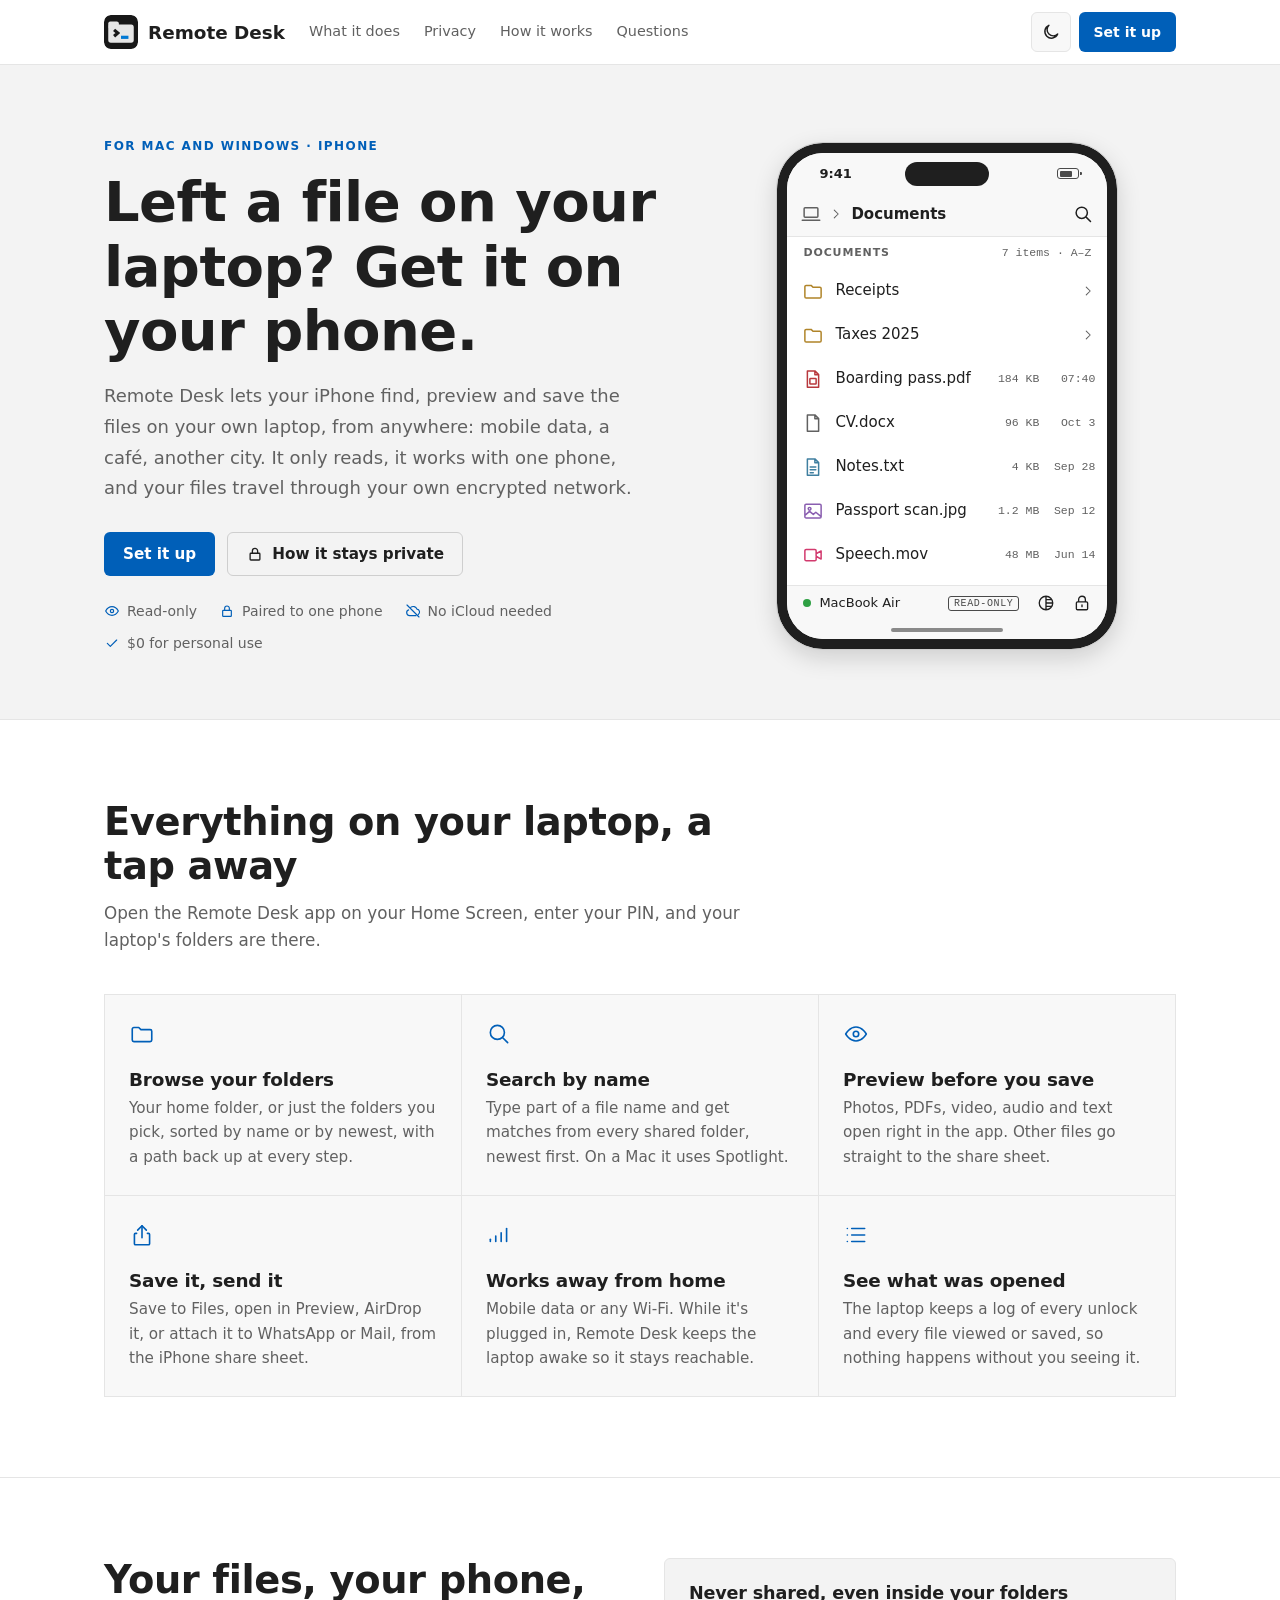
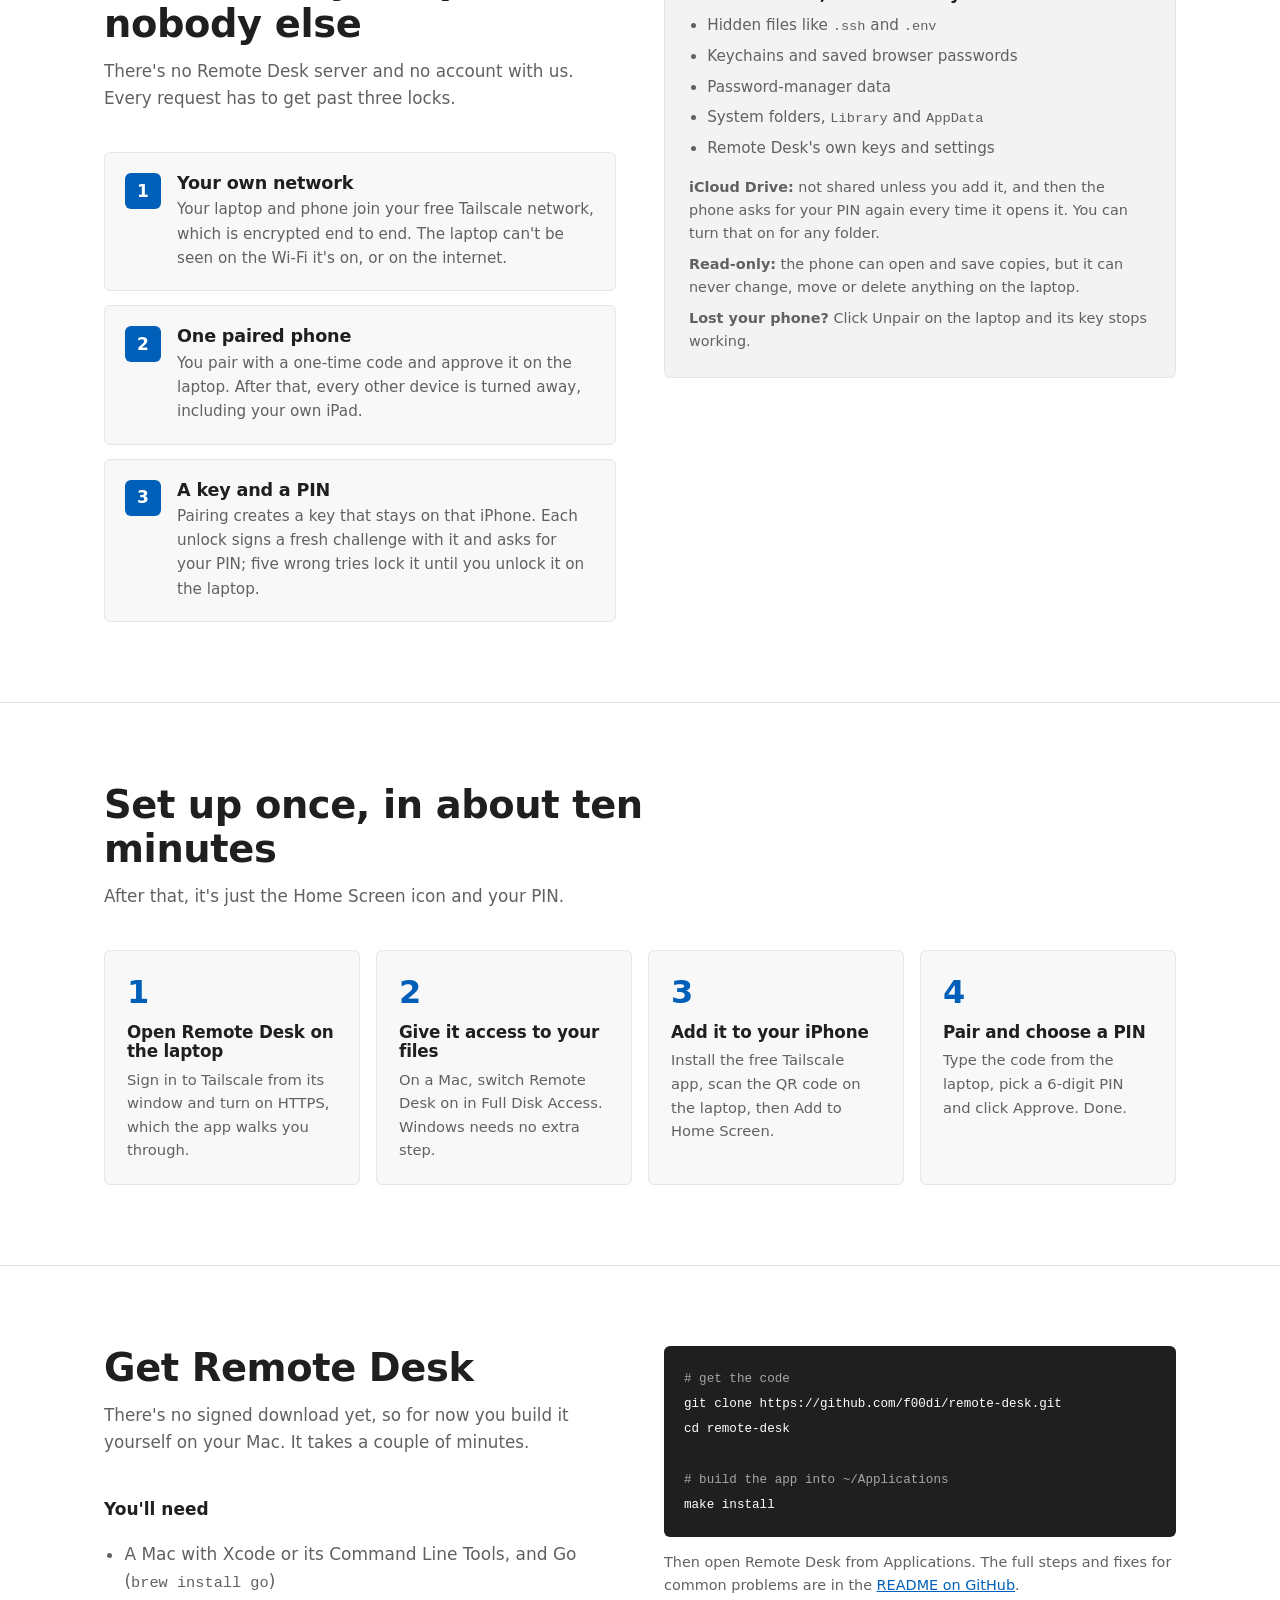
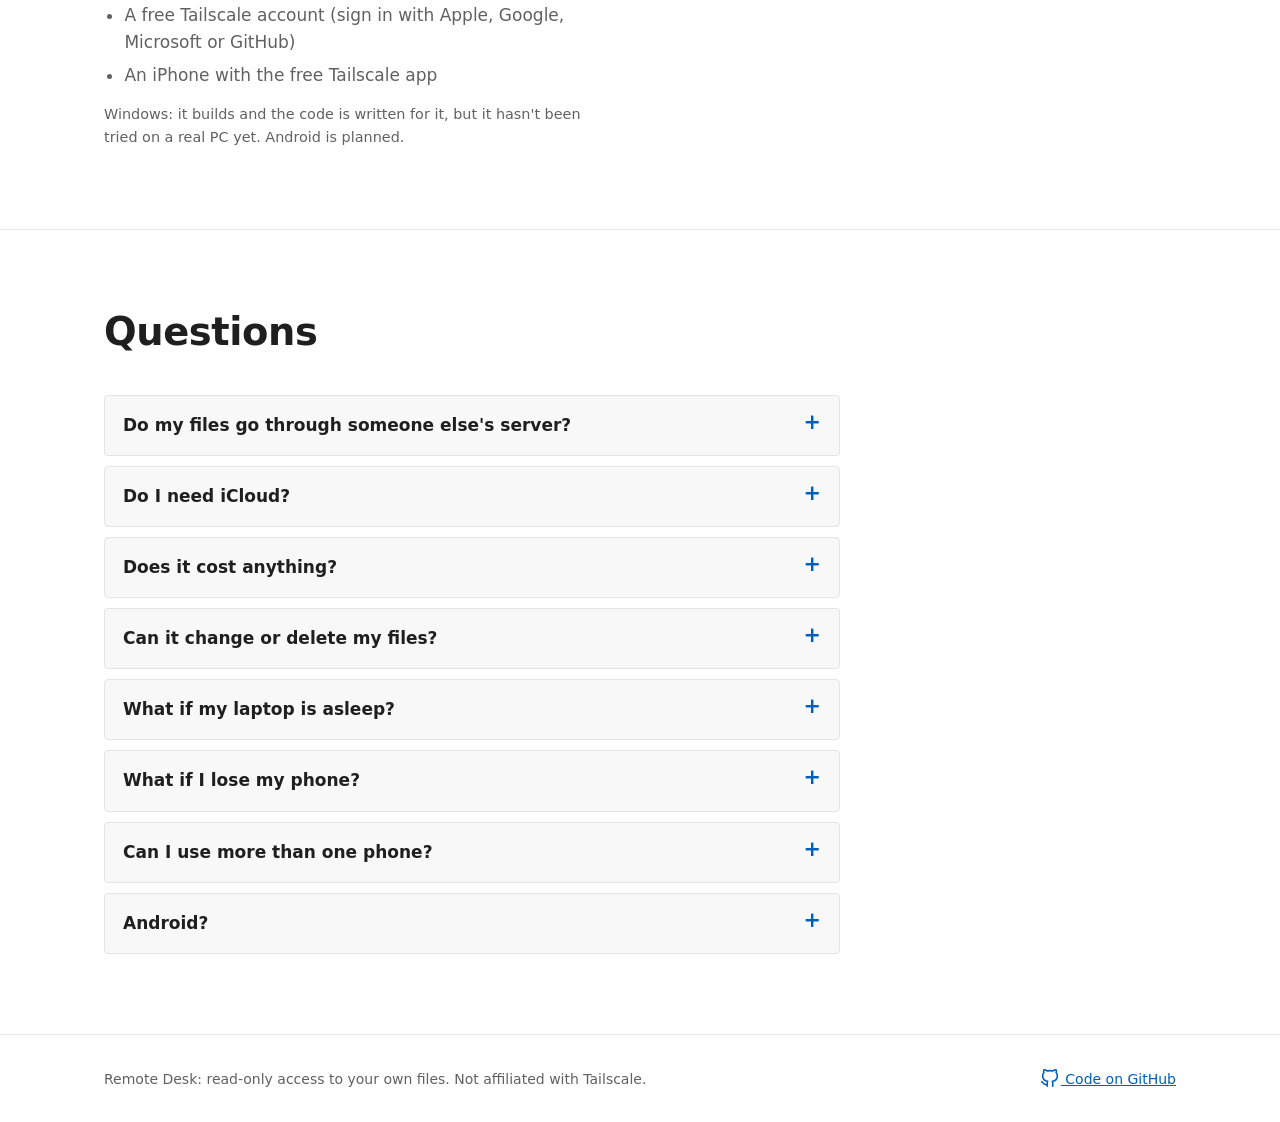
==== commit 433e39ce: "Site: say no iCloud is needed A 'No iCloud needed' point in the hero and a 'Do I need iCloud?' answe" ====
--- a/site/index.html
+++ b/site/index.html
@@ -34,6 +34,7 @@
     <symbol id="i-list" viewBox="0 0 24 24"><path d="M8 6h12"/><path d="M8 12h12"/><path d="M8 18h12"/><path d="M4 6h.01"/><path d="M4 12h.01"/><path d="M4 18h.01"/></symbol>
     <symbol id="i-laptop" viewBox="0 0 24 24"><path d="M5.5 6h13a1 1 0 0 1 1 1v8h-15V7a1 1 0 0 1 1-1z"/><path d="M3 18h18"/></symbol>
     <symbol id="i-check" viewBox="0 0 24 24"><path d="M5 12.5l4.5 4.5L19 7.5"/></symbol>
+    <symbol id="i-cloud-off" viewBox="0 0 24 24"><path d="M8.5 6.6A6 6 0 0 1 17.9 9.2 4.5 4.5 0 0 1 20 17.3"/><path d="M16.5 19H7a4.5 4.5 0 0 1-1.6-8.7"/><path d="M3 3l18 18"/></symbol>
     <symbol id="i-sun" viewBox="0 0 24 24"><path d="M12 8a4 4 0 1 0 0 8 4 4 0 0 0 0-8z"/><path d="M12 2.5v2"/><path d="M12 19.5v2"/><path d="M4.6 4.6l1.4 1.4"/><path d="M18 18l1.4 1.4"/><path d="M2.5 12h2"/><path d="M19.5 12h2"/><path d="M4.6 19.4L6 18"/><path d="M18 6l1.4-1.4"/></symbol>
     <symbol id="i-moon" viewBox="0 0 24 24"><path d="M20 14.5A8 8 0 1 1 9.5 4a6.5 6.5 0 0 0 10.5 10.5z"/></symbol>
     <symbol id="i-github" viewBox="0 0 24 24"><path d="M9 19c-4.3 1.4-4.3-2.5-6-3m12 5v-3.5c0-1 .1-1.4-.5-2 2.8-.3 5.5-1.4 5.5-6a4.6 4.6 0 0 0-1.3-3.2 4.2 4.2 0 0 0-.1-3.2s-1.1-.3-3.5 1.3a12.3 12.3 0 0 0-6.2 0C6.5 2.8 5.4 3.1 5.4 3.1a4.2 4.2 0 0 0-.1 3.2A4.6 4.6 0 0 0 4 9.5c0 4.6 2.7 5.7 5.5 6-.6.6-.6 1.2-.5 2V21"/></symbol>
@@ -89,6 +90,7 @@
           <ul class="proof">
             <li><svg class="icon"><use href="#i-eye"/></svg>Read-only</li>
             <li><svg class="icon"><use href="#i-lock"/></svg>Paired to one phone</li>
+            <li><svg class="icon"><use href="#i-cloud-off"/></svg>No iCloud needed</li>
             <li><svg class="icon"><use href="#i-check"/></svg>$0 for personal use</li>
           </ul>
         </div>
@@ -215,6 +217,7 @@
         <div class="section-head"><h2 id="faq-title">Questions</h2></div>
         <div class="faq">
           <details><summary>Do my files go through someone else's server?</summary><p>No. They go from your laptop to your phone over your Tailscale network, encrypted end to end. If a direct connection isn't possible, Tailscale relays the encrypted traffic, but it can't read it. There's no Remote Desk server at all.</p></details>
+          <details><summary>Do I need iCloud?</summary><p>No. Remote Desk gets files straight from your laptop, so you don't have to sync anything to iCloud (or Google Drive, OneDrive or Dropbox) first, and how much iCloud storage you have doesn't matter. iCloud Drive isn't shared at all unless you add it, and then it asks for your PIN every time.</p></details>
           <details><summary>Does it cost anything?</summary><p>No, for personal use. Remote Desk is free, Tailscale's personal plan is free, and the phone side is a Home Screen web app, so there's no App Store fee.</p></details>
           <details><summary>Can it change or delete my files?</summary><p>No. The phone can only list, preview and save copies. Nothing on the laptop can be changed, moved or deleted from the phone.</p></details>
           <details><summary>What if my laptop is asleep?</summary><p>Then your phone can't reach it. Remote Desk keeps the laptop awake while it's plugged in, but a MacBook still sleeps when you close the lid. On Windows you can set closing the lid to do nothing when it's plugged in.</p></details>
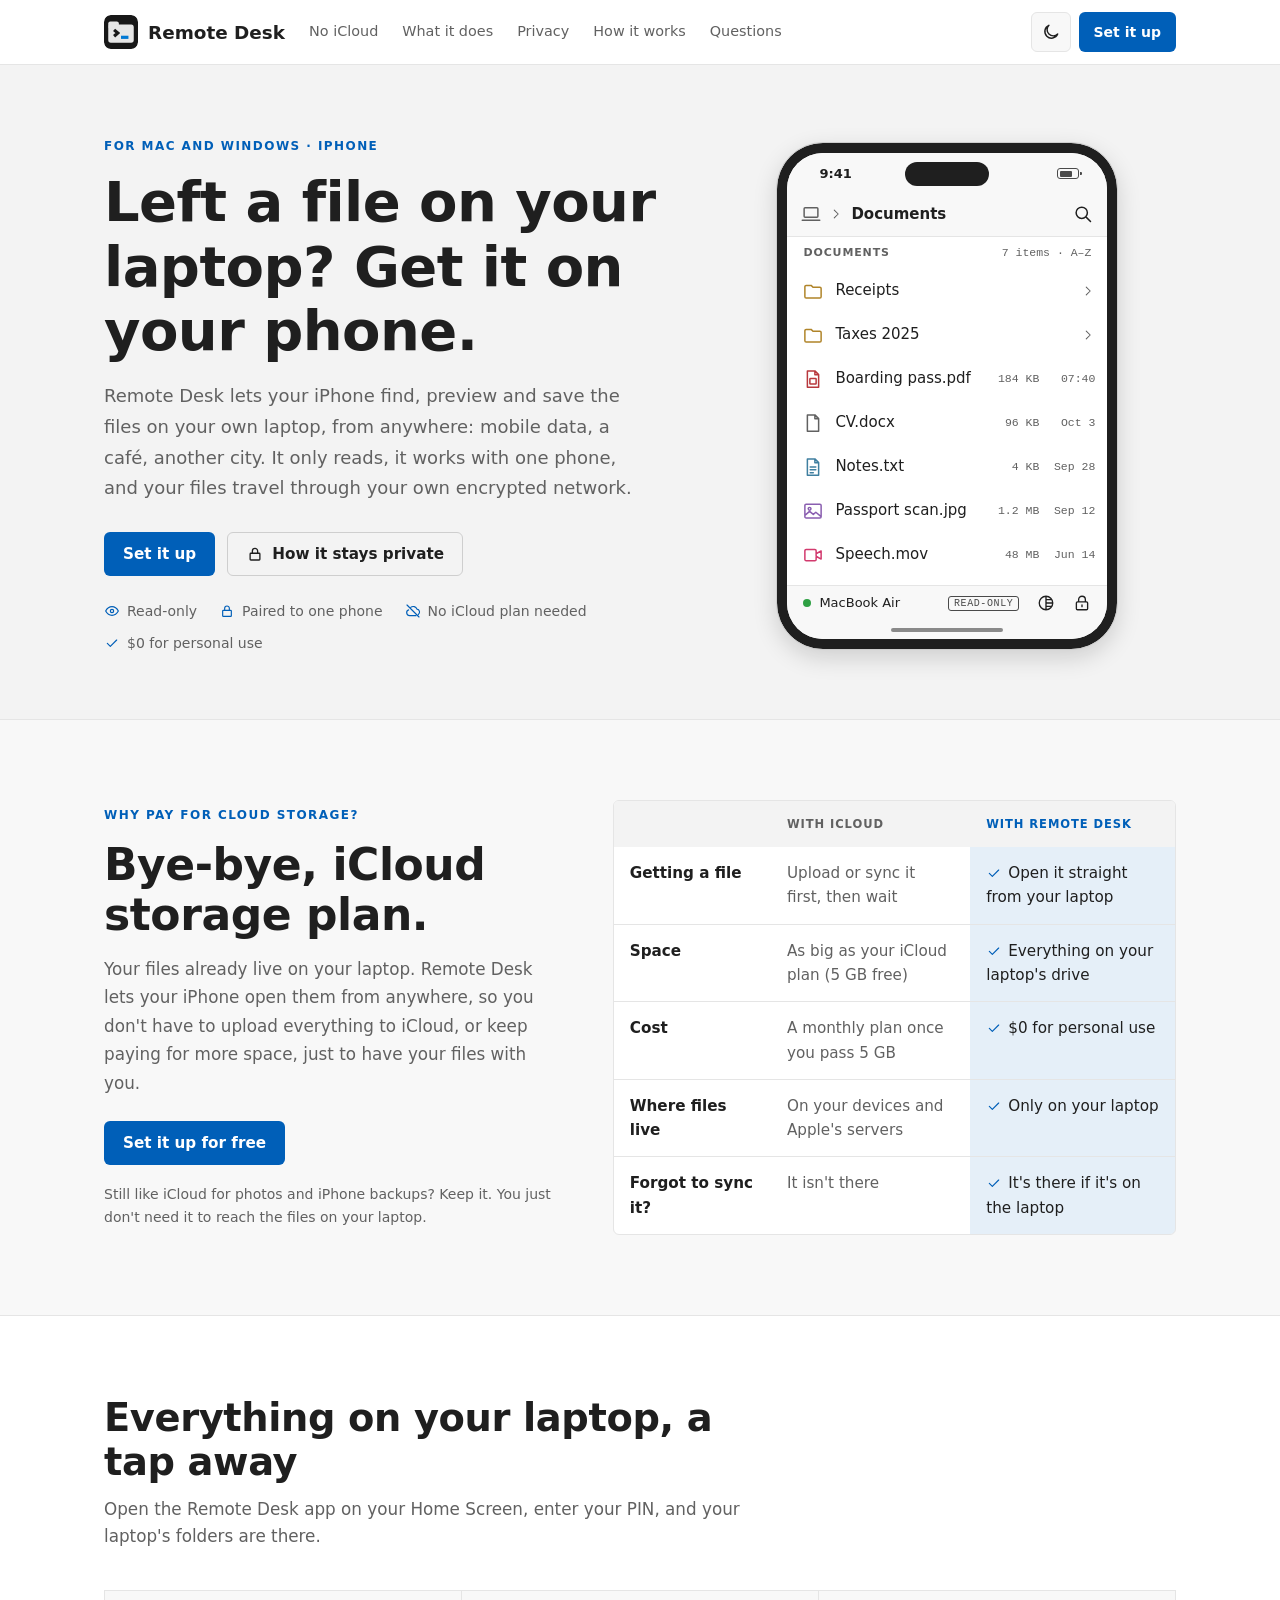
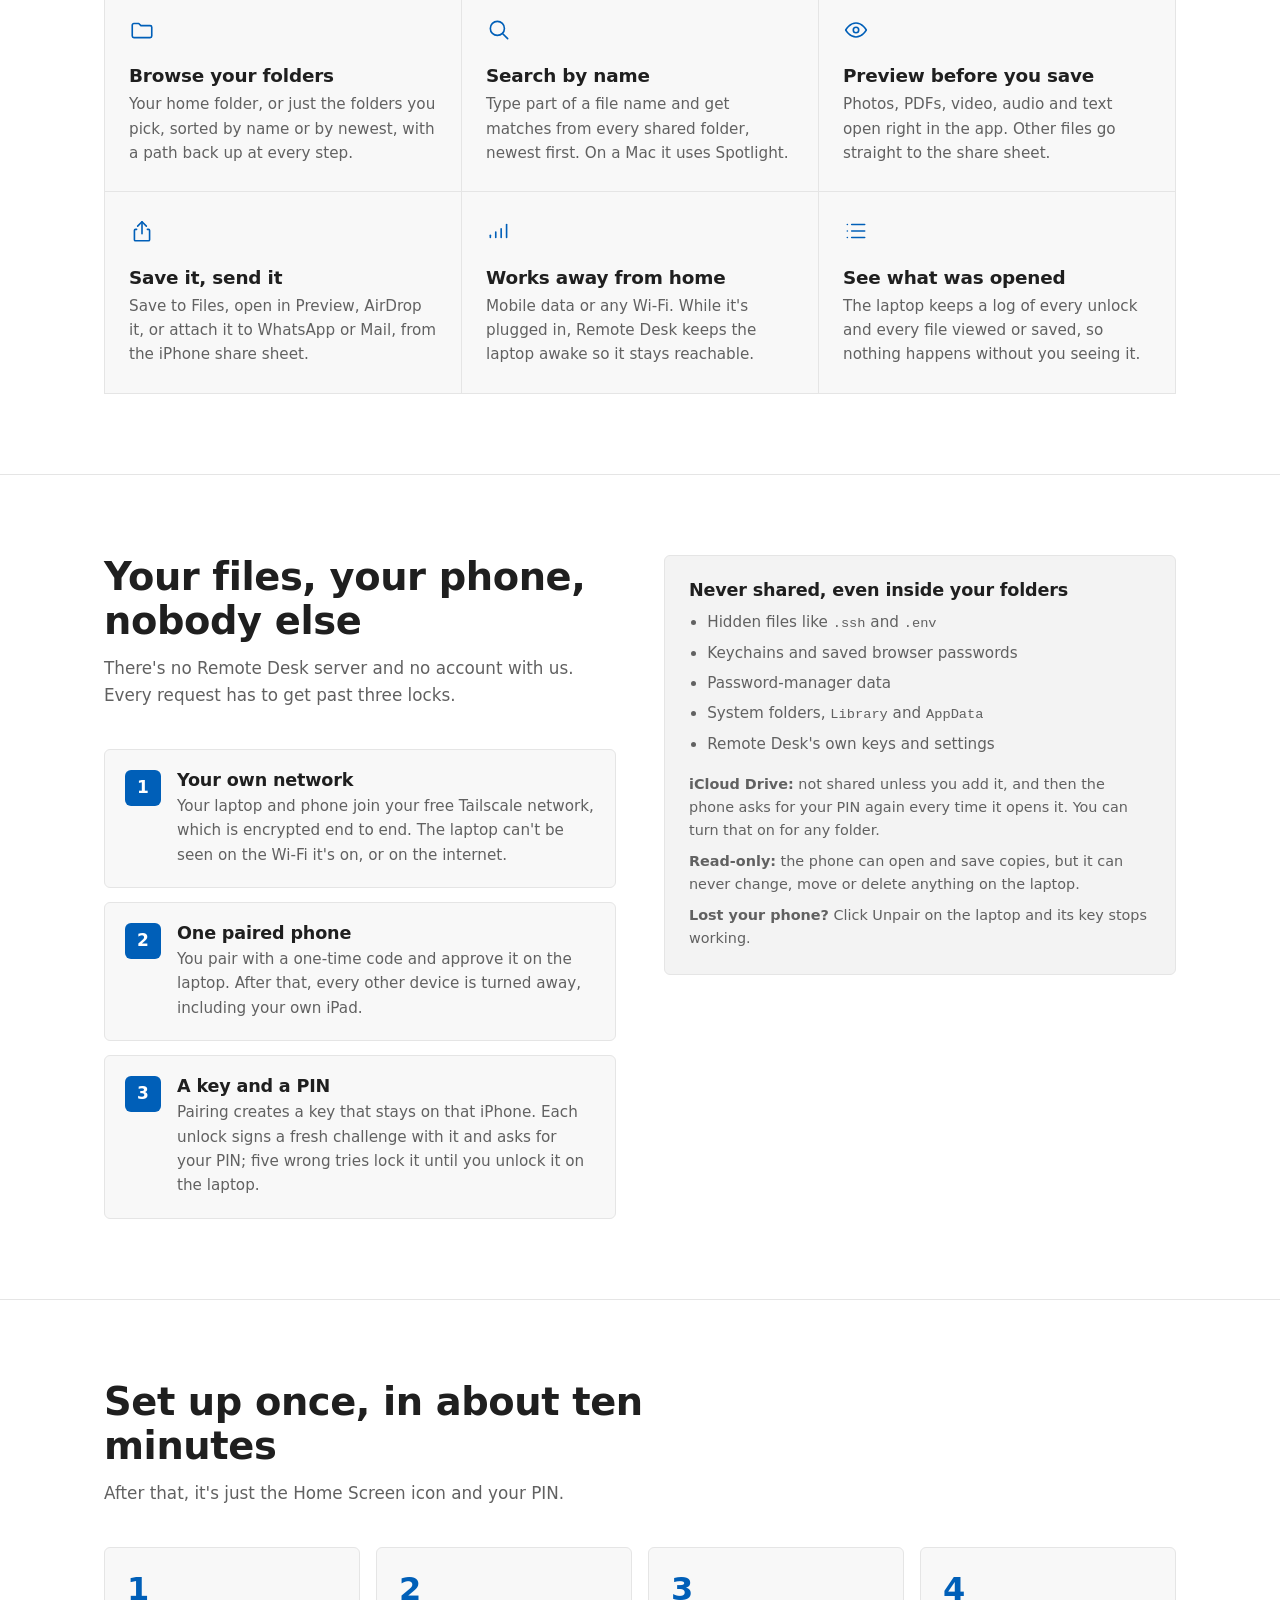
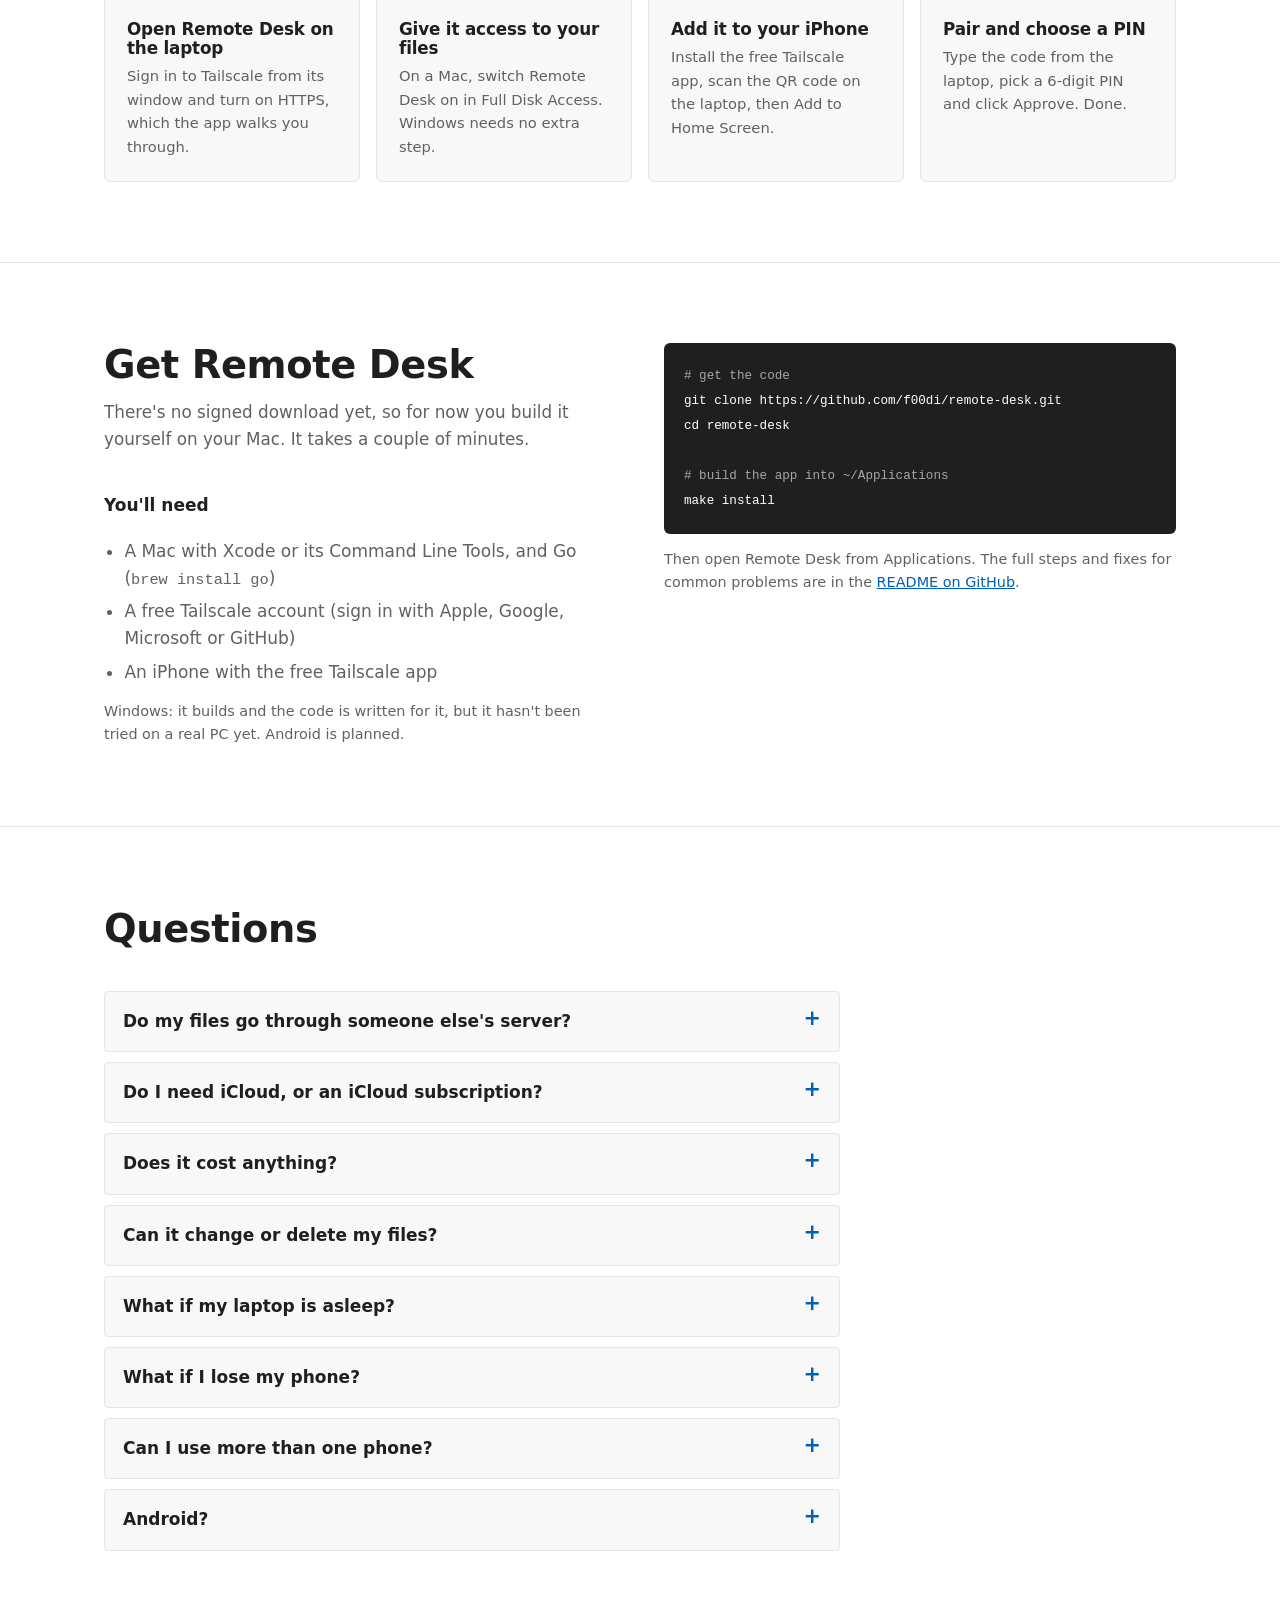
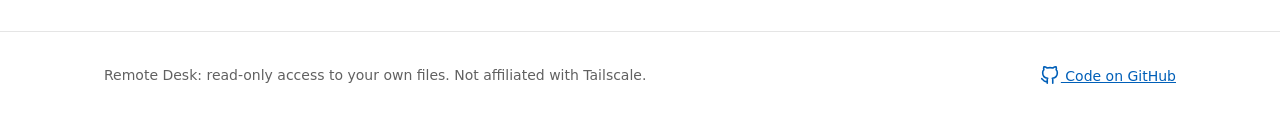
==== commit d5513399: "Site: "Bye-bye, iCloud storage plan" section A benefit band under the hero with an iCloud vs Remote " ====
--- a/site/index.html
+++ b/site/index.html
@@ -61,6 +61,7 @@
         Remote Desk
       </a>
       <nav class="site-nav" aria-label="Sections">
+        <a href="#icloud">No iCloud</a>
         <a href="#features">What it does</a>
         <a href="#security">Privacy</a>
         <a href="#how">How it works</a>
@@ -90,7 +91,7 @@
           <ul class="proof">
             <li><svg class="icon"><use href="#i-eye"/></svg>Read-only</li>
             <li><svg class="icon"><use href="#i-lock"/></svg>Paired to one phone</li>
-            <li><svg class="icon"><use href="#i-cloud-off"/></svg>No iCloud needed</li>
+            <li><svg class="icon"><use href="#i-cloud-off"/></svg>No iCloud plan needed</li>
             <li><svg class="icon"><use href="#i-check"/></svg>$0 for personal use</li>
           </ul>
         </div>
@@ -124,6 +125,33 @@
       </div>
     </section>
 
+    <section class="section bye" id="icloud" aria-labelledby="bye-title">
+      <div class="shell">
+        <div>
+          <p class="eyebrow">Why pay for cloud storage?</p>
+          <h2 id="bye-title">Bye-bye, iCloud storage plan.</h2>
+          <p class="bye-lead">Your files already live on your laptop. Remote Desk lets your iPhone open them from anywhere, so you don't have to upload everything to iCloud, or keep paying for more space, just to have your files with you.</p>
+          <a class="btn btn-primary" href="#get">Set it up for free</a>
+          <p class="bye-note">Still like iCloud for photos and iPhone backups? Keep it. You just don't need it to reach the files on your laptop.</p>
+        </div>
+        <div class="compare-wrap">
+          <table class="compare">
+            <caption class="visually-hidden">Getting a laptop file on your iPhone: iCloud compared with Remote Desk</caption>
+            <thead>
+              <tr><th scope="col"><span class="visually-hidden">What</span></th><th scope="col">With iCloud</th><th scope="col" class="us">With Remote Desk</th></tr>
+            </thead>
+            <tbody>
+              <tr><th scope="row">Getting a file</th><td class="them">Upload or sync it first, then wait</td><td class="us"><svg class="icon"><use href="#i-check"/></svg>Open it straight from your laptop</td></tr>
+              <tr><th scope="row">Space</th><td class="them">As big as your iCloud plan (5 GB free)</td><td class="us"><svg class="icon"><use href="#i-check"/></svg>Everything on your laptop's drive</td></tr>
+              <tr><th scope="row">Cost</th><td class="them">A monthly plan once you pass 5 GB</td><td class="us"><svg class="icon"><use href="#i-check"/></svg>$0 for personal use</td></tr>
+              <tr><th scope="row">Where files live</th><td class="them">On your devices and Apple's servers</td><td class="us"><svg class="icon"><use href="#i-check"/></svg>Only on your laptop</td></tr>
+              <tr><th scope="row">Forgot to sync it?</th><td class="them">It isn't there</td><td class="us"><svg class="icon"><use href="#i-check"/></svg>It's there if it's on the laptop</td></tr>
+            </tbody>
+          </table>
+        </div>
+      </div>
+    </section>
+
     <section class="section" id="features" aria-labelledby="features-title">
       <div class="shell">
         <div class="section-head">
@@ -217,7 +245,7 @@
         <div class="section-head"><h2 id="faq-title">Questions</h2></div>
         <div class="faq">
           <details><summary>Do my files go through someone else's server?</summary><p>No. They go from your laptop to your phone over your Tailscale network, encrypted end to end. If a direct connection isn't possible, Tailscale relays the encrypted traffic, but it can't read it. There's no Remote Desk server at all.</p></details>
-          <details><summary>Do I need iCloud?</summary><p>No. Remote Desk gets files straight from your laptop, so you don't have to sync anything to iCloud (or Google Drive, OneDrive or Dropbox) first, and how much iCloud storage you have doesn't matter. iCloud Drive isn't shared at all unless you add it, and then it asks for your PIN every time.</p></details>
+          <details><summary>Do I need iCloud, or an iCloud subscription?</summary><p>No. Remote Desk gets files straight from your laptop, so you don't have to sync anything to iCloud (or Google Drive, OneDrive or Dropbox) first, and you don't need to pay for more iCloud storage to reach them. iCloud Drive isn't shared at all unless you add it, and then it asks for your PIN every time.</p></details>
           <details><summary>Does it cost anything?</summary><p>No, for personal use. Remote Desk is free, Tailscale's personal plan is free, and the phone side is a Home Screen web app, so there's no App Store fee.</p></details>
           <details><summary>Can it change or delete my files?</summary><p>No. The phone can only list, preview and save copies. Nothing on the laptop can be changed, moved or deleted from the phone.</p></details>
           <details><summary>What if my laptop is asleep?</summary><p>Then your phone can't reach it. Remote Desk keeps the laptop awake while it's plugged in, but a MacBook still sleeps when you close the lid. On Windows you can set closing the lid to do nothing when it's plugged in.</p></details>
--- a/site/site.css
+++ b/site/site.css
@@ -133,12 +133,34 @@
 .site-footer { padding-block: 32px; font-size: 0.875rem; color: var(--muted); }
 .site-footer .shell { display: flex; flex-wrap: wrap; gap: 8px 24px; justify-content: space-between; align-items: center; }
 
+/* "Bye-bye, iCloud": the benefit band under the hero. */
+.visually-hidden { position: absolute; width: 1px; height: 1px; padding: 0; margin: -1px; overflow: hidden; clip: rect(0 0 0 0); white-space: nowrap; border: 0; }
+.bye { background: var(--surface); }
+.bye .shell { display: grid; grid-template-columns: minmax(0, 0.9fr) minmax(0, 1.1fr); gap: 48px; align-items: center; }
+.bye h2 { font-size: clamp(1.9rem, 4vw, 2.75rem); margin-bottom: 14px; }
+.bye-lead { max-width: 32rem; margin-bottom: 24px; font-size: 1.05rem; line-height: 1.7; color: var(--muted); }
+.bye-note { margin-top: 18px; max-width: 32rem; font-size: 0.875rem; color: var(--muted); }
+.compare-wrap { border: 1px solid var(--line); border-radius: var(--radius); overflow: hidden; background: var(--bg); }
+.compare { width: 100%; border-collapse: collapse; font-size: 0.95rem; }
+.compare th, .compare td { padding: 14px 16px; text-align: start; vertical-align: top; border-bottom: 1px solid var(--line); }
+.compare tr:last-child > * { border-bottom: 0; }
+.compare thead th { font-size: 0.72rem; font-weight: 700; letter-spacing: 0.08em; text-transform: uppercase; color: var(--muted); background: var(--surface-2); }
+.compare thead th.us { color: var(--accent); }
+.compare tbody th { width: 28%; font-weight: 600; color: var(--ink); }
+.compare td.them { color: var(--muted); }
+.compare td.us { color: var(--ink); font-weight: 500; background: var(--accent-soft); }
+.compare td.us .icon { width: 16px; height: 16px; margin-inline-end: 6px; vertical-align: -3px; color: var(--accent); }
+
 @media (max-width: 960px) {
+  .bye .shell { grid-template-columns: minmax(0, 1fr); gap: 32px; }
   .hero .shell, .security .shell, .get .shell { grid-template-columns: minmax(0, 1fr); gap: 40px; }
   .features { grid-template-columns: repeat(2, minmax(0, 1fr)); }
   .steps { grid-template-columns: repeat(2, minmax(0, 1fr)); }
 }
 @media (max-width: 720px) {
+  .compare { font-size: 0.85rem; }
+  .compare th, .compare td { padding: 10px 10px; }
+  .compare td.us .icon { display: none; }
   .site-nav { display: none; }
   .shell { padding-inline: 16px; }
   .hero .shell { padding-block: 48px; }
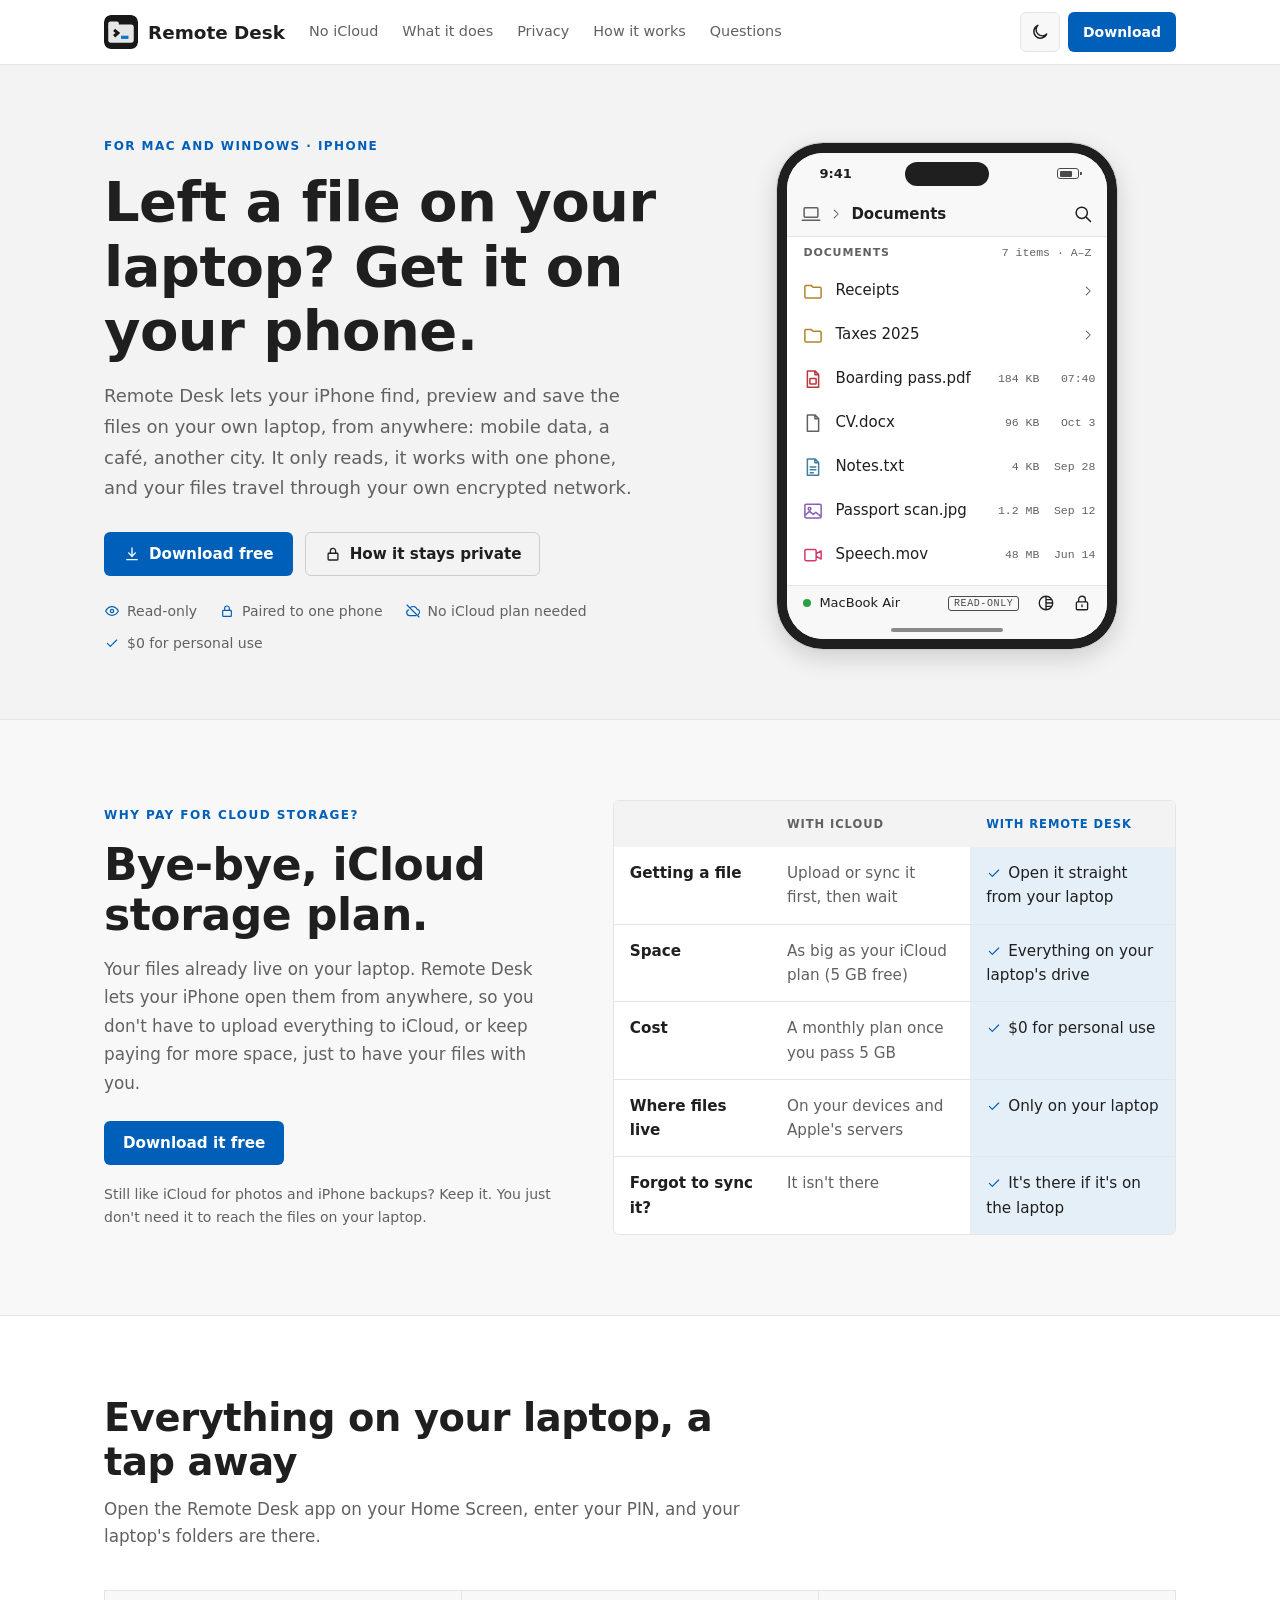
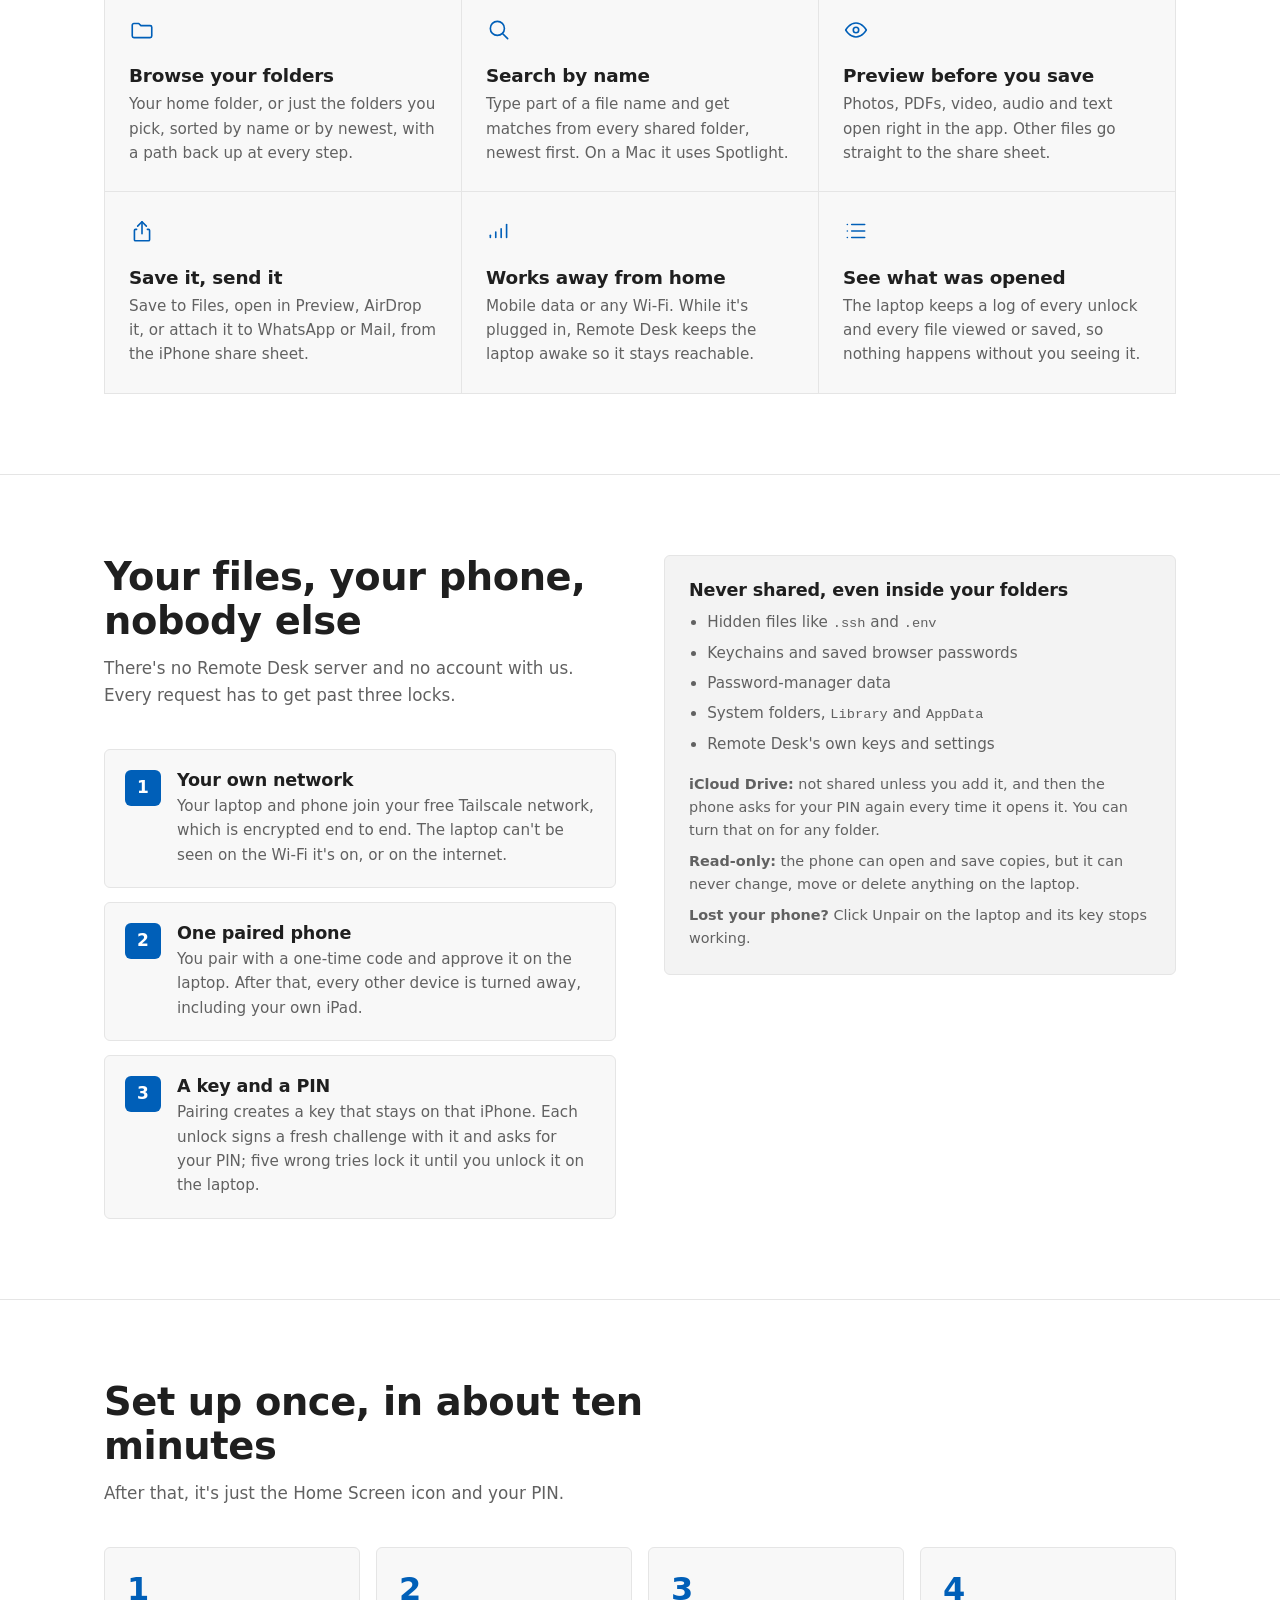
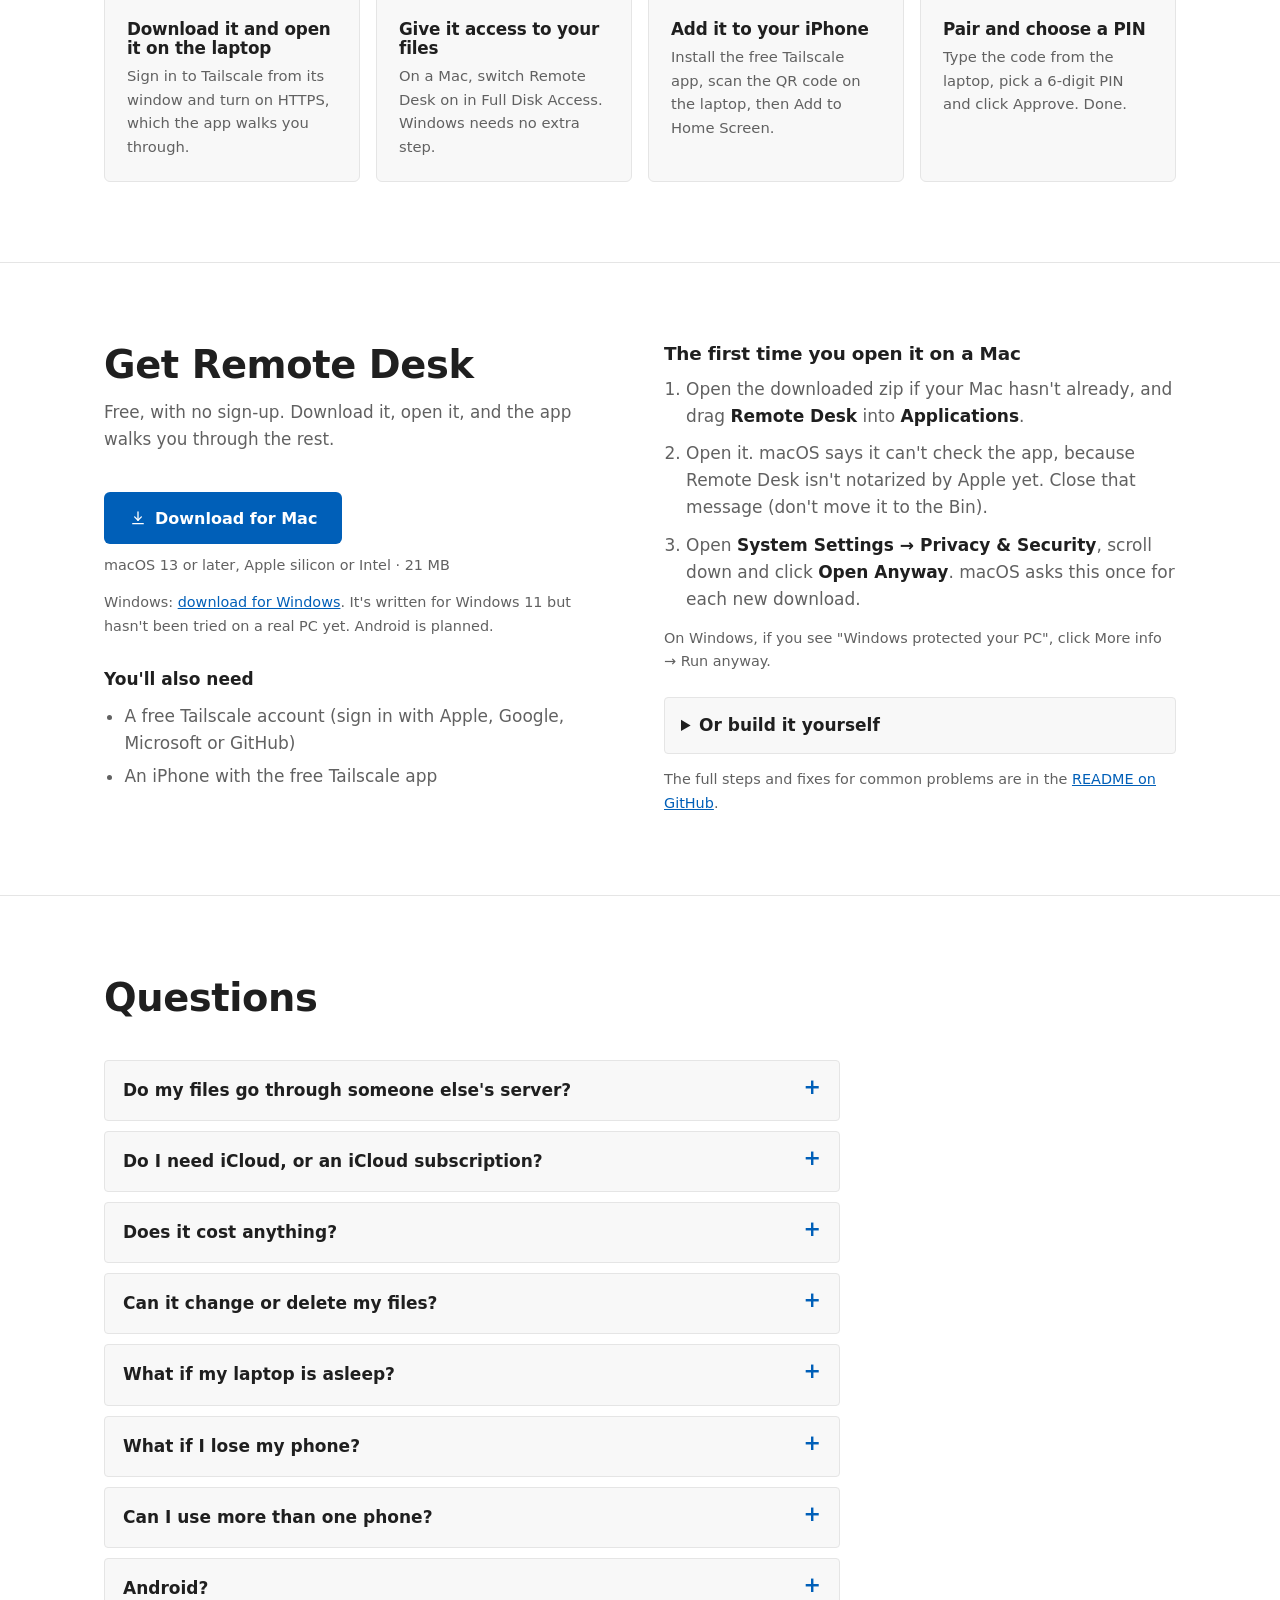
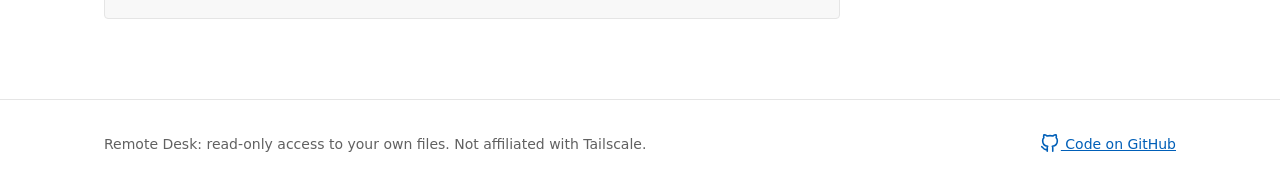
==== commit f358f319: "download button" ====
--- a/site/index.html
+++ b/site/index.html
@@ -36,6 +36,7 @@
     <symbol id="i-check" viewBox="0 0 24 24"><path d="M5 12.5l4.5 4.5L19 7.5"/></symbol>
     <symbol id="i-cloud-off" viewBox="0 0 24 24"><path d="M8.5 6.6A6 6 0 0 1 17.9 9.2 4.5 4.5 0 0 1 20 17.3"/><path d="M16.5 19H7a4.5 4.5 0 0 1-1.6-8.7"/><path d="M3 3l18 18"/></symbol>
     <symbol id="i-sun" viewBox="0 0 24 24"><path d="M12 8a4 4 0 1 0 0 8 4 4 0 0 0 0-8z"/><path d="M12 2.5v2"/><path d="M12 19.5v2"/><path d="M4.6 4.6l1.4 1.4"/><path d="M18 18l1.4 1.4"/><path d="M2.5 12h2"/><path d="M19.5 12h2"/><path d="M4.6 19.4L6 18"/><path d="M18 6l1.4-1.4"/></symbol>
+    <symbol id="i-download" viewBox="0 0 24 24"><path d="M12 4v11"/><path d="M7.5 10.5L12 15l4.5-4.5"/><path d="M5 19.5h14"/></symbol>
     <symbol id="i-moon" viewBox="0 0 24 24"><path d="M20 14.5A8 8 0 1 1 9.5 4a6.5 6.5 0 0 0 10.5 10.5z"/></symbol>
     <symbol id="i-github" viewBox="0 0 24 24"><path d="M9 19c-4.3 1.4-4.3-2.5-6-3m12 5v-3.5c0-1 .1-1.4-.5-2 2.8-.3 5.5-1.4 5.5-6a4.6 4.6 0 0 0-1.3-3.2 4.2 4.2 0 0 0-.1-3.2s-1.1-.3-3.5 1.3a12.3 12.3 0 0 0-6.2 0C6.5 2.8 5.4 3.1 5.4 3.1a4.2 4.2 0 0 0-.1 3.2A4.6 4.6 0 0 0 4 9.5c0 4.6 2.7 5.7 5.5 6-.6.6-.6 1.2-.5 2V21"/></symbol>
     <!-- The phone app's own icons (16px grid, web/shared/icons.js), for the hero mock-up. -->
@@ -72,7 +73,7 @@
           <svg class="icon theme-light-icon"><use href="#i-moon"/></svg>
           <svg class="icon theme-dark-icon"><use href="#i-sun"/></svg>
         </button>
-        <a class="btn btn-primary btn-sm" href="#get">Set it up</a>
+        <a class="btn btn-primary btn-sm" href="#get">Download</a>
       </div>
     </div>
   </header>
@@ -85,7 +86,7 @@
           <h1>Left a file on your laptop? Get it on your phone.</h1>
           <p class="lead">Remote Desk lets your iPhone find, preview and save the files on your own laptop, from anywhere: mobile data, a café, another city. It only reads, it works with one phone, and your files travel through your own encrypted network.</p>
           <div class="actions">
-            <a class="btn btn-primary" href="#get">Set it up</a>
+            <a class="btn btn-primary" href="#get"><svg class="icon"><use href="#i-download"/></svg>Download free</a>
             <a class="btn btn-quiet" href="#security"><svg class="icon"><use href="#i-lock"/></svg>How it stays private</a>
           </div>
           <ul class="proof">
@@ -131,7 +132,7 @@
           <p class="eyebrow">Why pay for cloud storage?</p>
           <h2 id="bye-title">Bye-bye, iCloud storage plan.</h2>
           <p class="bye-lead">Your files already live on your laptop. Remote Desk lets your iPhone open them from anywhere, so you don't have to upload everything to iCloud, or keep paying for more space, just to have your files with you.</p>
-          <a class="btn btn-primary" href="#get">Set it up for free</a>
+          <a class="btn btn-primary" href="#get">Download it free</a>
           <p class="bye-note">Still like iCloud for photos and iPhone backups? Keep it. You just don't need it to reach the files on your laptop.</p>
         </div>
         <div class="compare-wrap">
@@ -205,7 +206,7 @@
           <p>After that, it's just the Home Screen icon and your PIN.</p>
         </div>
         <ol class="steps">
-          <li><h3>Open Remote Desk on the laptop</h3><p>Sign in to Tailscale from its window and turn on HTTPS, which the app walks you through.</p></li>
+          <li><h3>Download it and open it on the laptop</h3><p>Sign in to Tailscale from its window and turn on HTTPS, which the app walks you through.</p></li>
           <li><h3>Give it access to your files</h3><p>On a Mac, switch Remote Desk on in Full Disk Access. Windows needs no extra step.</p></li>
           <li><h3>Add it to your iPhone</h3><p>Install the free Tailscale app, scan the QR code on the laptop, then Add to Home Screen.</p></li>
           <li><h3>Pair and choose a PIN</h3><p>Type the code from the laptop, pick a 6-digit PIN and click Approve. Done.</p></li>
@@ -213,29 +214,44 @@
       </div>
     </section>
 
+    <!-- Downloads come from the latest GitHub release (make release builds both files; keep their names). -->
     <section class="section get" id="get" aria-labelledby="get-title">
       <div class="shell">
         <div>
           <div class="section-head">
             <h2 id="get-title">Get Remote Desk</h2>
-            <p>There's no signed download yet, so for now you build it yourself on your Mac. It takes a couple of minutes.</p>
-          </div>
-          <p><strong>You'll need</strong></p>
+            <p>Free, with no sign-up. Download it, open it, and the app walks you through the rest.</p>
+          </div>
+          <div class="download">
+            <a class="btn btn-primary btn-lg" href="https://github.com/f00di/remote-desk/releases/latest/download/Remote-Desk-Mac.zip"><svg class="icon"><use href="#i-download"/></svg>Download for Mac</a>
+            <span class="download-meta">macOS 13 or later, Apple silicon or Intel · 21 MB</span>
+          </div>
+          <p class="note">Windows: <a href="https://github.com/f00di/remote-desk/releases/latest/download/Remote-Desk-Windows.zip">download for Windows</a>. It's written for Windows 11 but hasn't been tried on a real PC yet. Android is planned.</p>
+          <p class="needs-title"><strong>You'll also need</strong></p>
           <ul class="needs">
-            <li>A Mac with Xcode or its Command Line Tools, and Go (<code>brew install go</code>)</li>
             <li>A free Tailscale account (sign in with Apple, Google, Microsoft or GitHub)</li>
             <li>An iPhone with the free Tailscale app</li>
           </ul>
-          <p class="note">Windows: it builds and the code is written for it, but it hasn't been tried on a real PC yet. Android is planned.</p>
-        </div>
-        <div>
-          <pre class="code" aria-label="Commands to build and install Remote Desk"><code><span class="c"># get the code</span>
+        </div>
+        <div>
+          <h3 class="get-sub">The first time you open it on a Mac</h3>
+          <ol class="first-open">
+            <li>Open the downloaded zip if your Mac hasn't already, and drag <strong>Remote Desk</strong> into <strong>Applications</strong>.</li>
+            <li>Open it. macOS says it can't check the app, because Remote Desk isn't notarized by Apple yet. Close that message (don't move it to the Bin).</li>
+            <li>Open <strong>System Settings → Privacy &amp; Security</strong>, scroll down and click <strong>Open Anyway</strong>. macOS asks this once for each new download.</li>
+          </ol>
+          <p class="note">On Windows, if you see "Windows protected your PC", click More info → Run anyway.</p>
+          <details class="build">
+            <summary>Or build it yourself</summary>
+            <pre class="code" aria-label="Commands to build and install Remote Desk"><code><span class="c"># get the code</span>
 git clone https://github.com/f00di/remote-desk.git
 cd remote-desk
 
 <span class="c"># build the app into ~/Applications</span>
 make install</code></pre>
-          <p class="note">Then open Remote Desk from Applications. The full steps and fixes for common problems are in the <a href="https://github.com/f00di/remote-desk#readme">README on GitHub</a>.</p>
+            <p class="note">You need Xcode or its Command Line Tools, and Go (<code>brew install go</code>).</p>
+          </details>
+          <p class="note">The full steps and fixes for common problems are in the <a href="https://github.com/f00di/remote-desk#readme">README on GitHub</a>.</p>
         </div>
       </div>
     </section>
--- a/site/site.css
+++ b/site/site.css
@@ -117,7 +117,18 @@
 .steps p { color: var(--muted); font-size: 0.92rem; }
 
 .get .shell { display: grid; grid-template-columns: minmax(0, 1fr) minmax(0, 1fr); gap: 48px; align-items: start; }
-.needs { margin: 18px 0 0; padding-inline-start: 1.2em; display: grid; gap: 6px; color: var(--muted); }
+.download { display: flex; flex-wrap: wrap; align-items: center; gap: 10px 16px; }
+.btn-lg { min-height: 52px; padding: 0 24px; font-size: 1rem; }
+.download-meta { font-size: 0.9rem; color: var(--muted); }
+.needs-title { margin-top: 28px; }
+.needs { margin: 10px 0 0; padding-inline-start: 1.2em; display: grid; gap: 6px; color: var(--muted); }
+.get-sub { font-size: 1.15rem; margin-bottom: 12px; }
+.first-open { margin: 0; padding-inline-start: 1.3em; display: grid; gap: 10px; color: var(--muted); }
+.first-open strong { color: var(--ink); }
+.build { margin-top: 24px; border: 1px solid var(--line); border-radius: var(--radius-sm); background: var(--surface); }
+.build summary { cursor: pointer; padding: 14px 16px; font-weight: 600; }
+.build .code { margin-inline: 16px; }
+.build .note { margin: 12px 16px 16px; }
 .code { margin: 0; padding: 20px; border-radius: var(--radius); background: var(--ink); color: var(--bg); overflow-x: auto; font-size: 0.875rem; line-height: 1.8; }
 .code .c { opacity: 0.6; }
 .note { margin-top: 14px; font-size: 0.9rem; color: var(--muted); }
